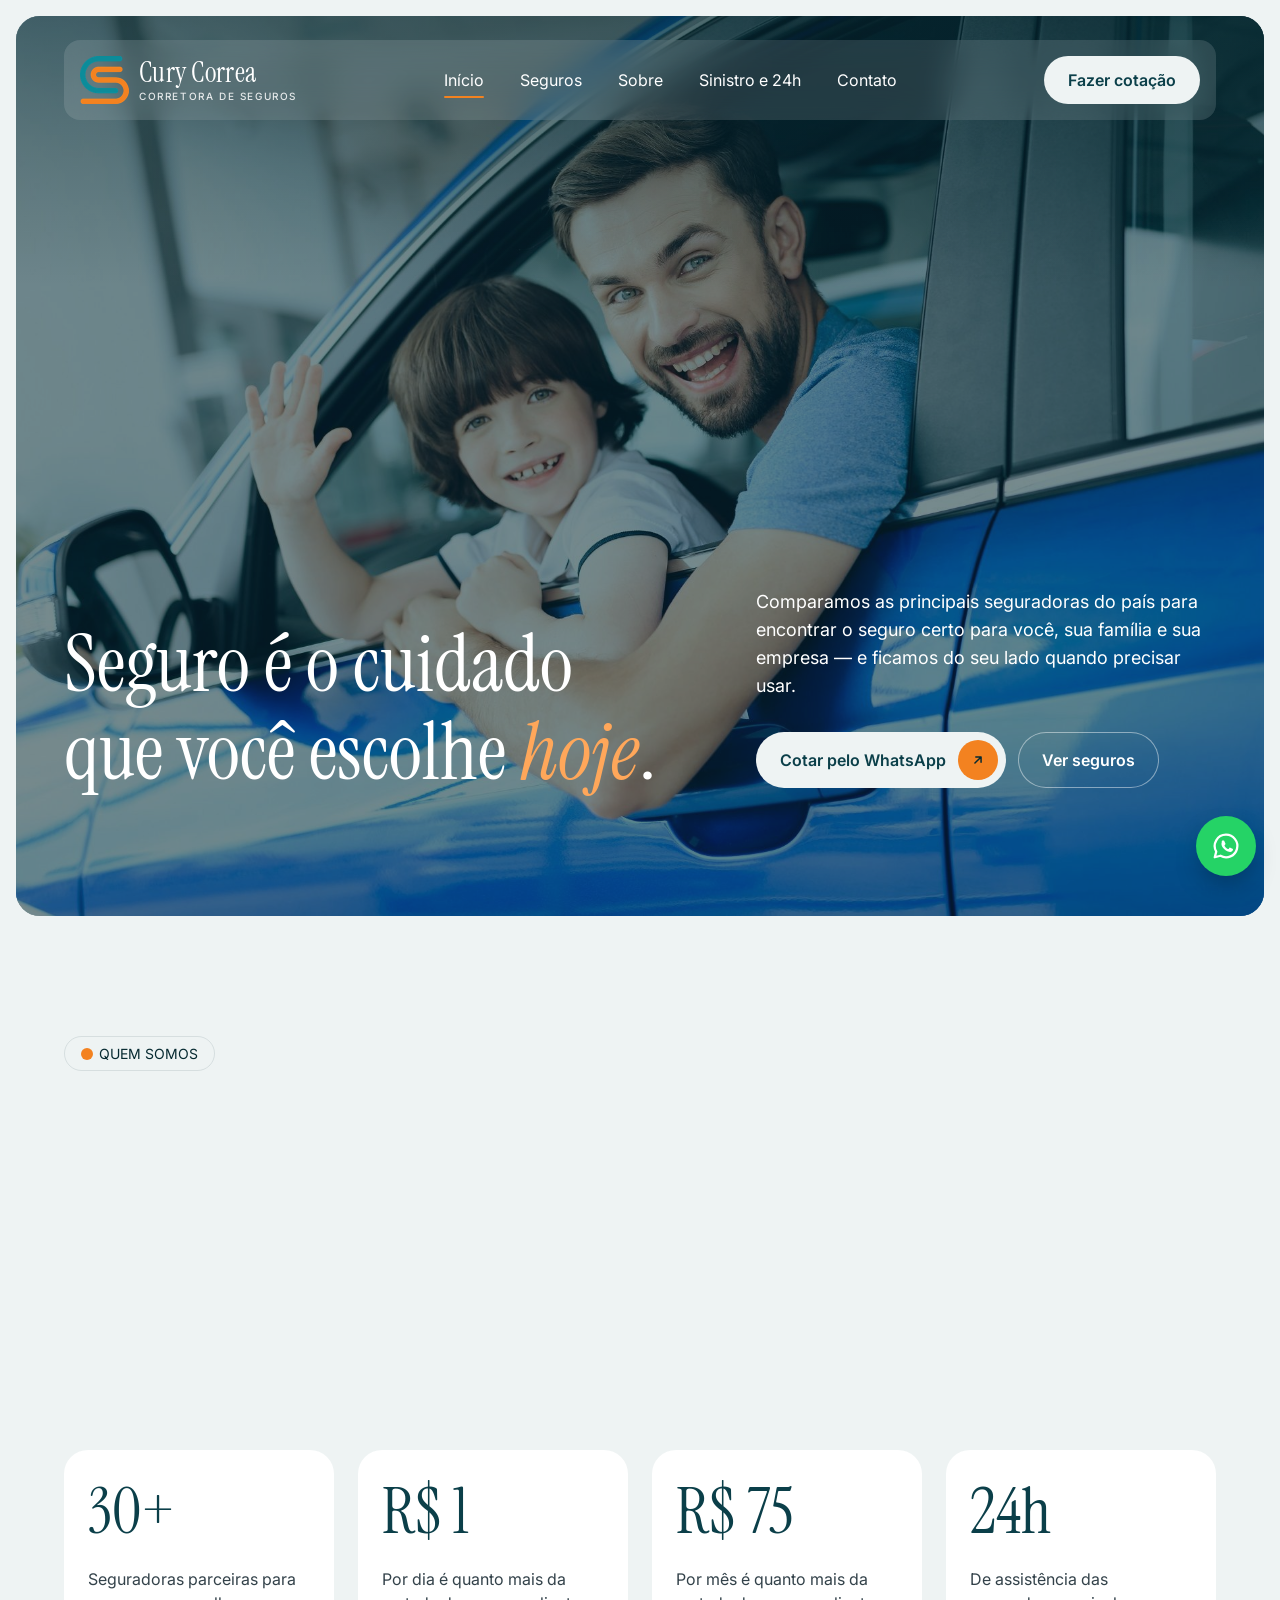
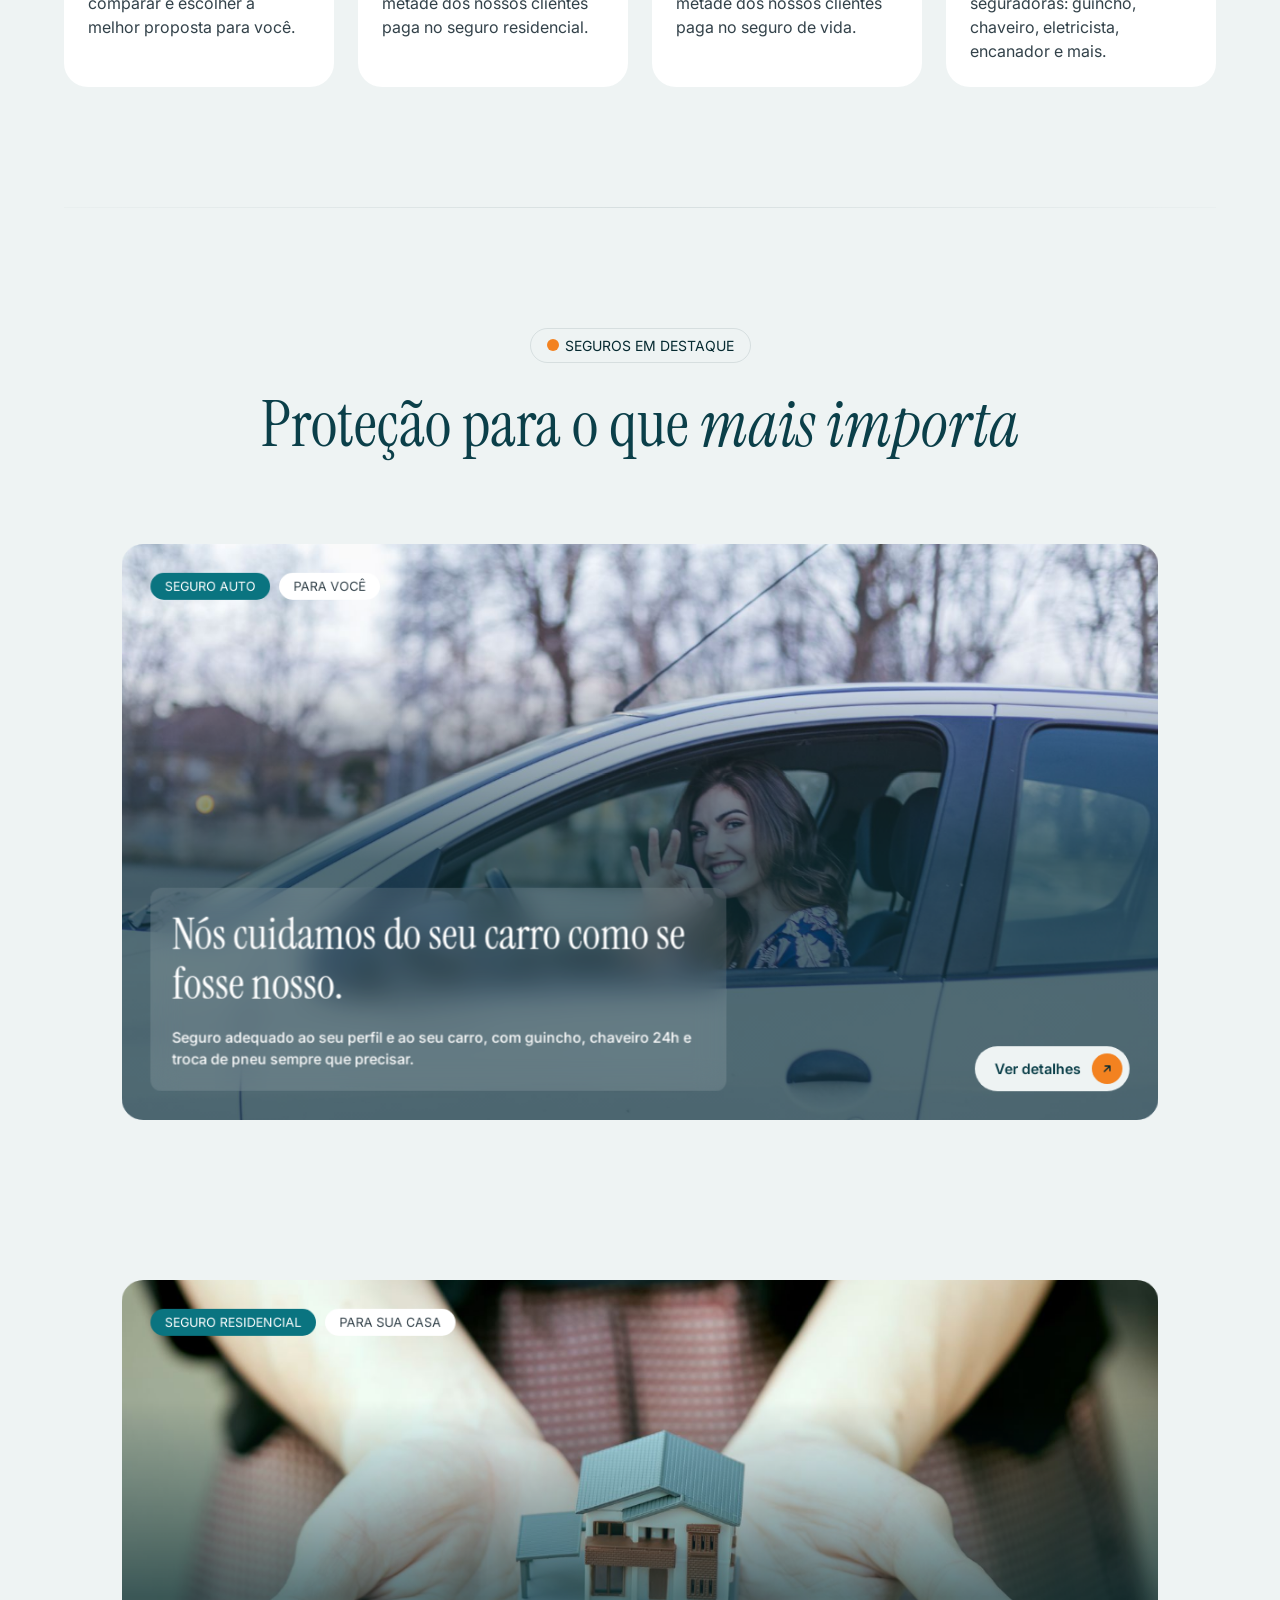
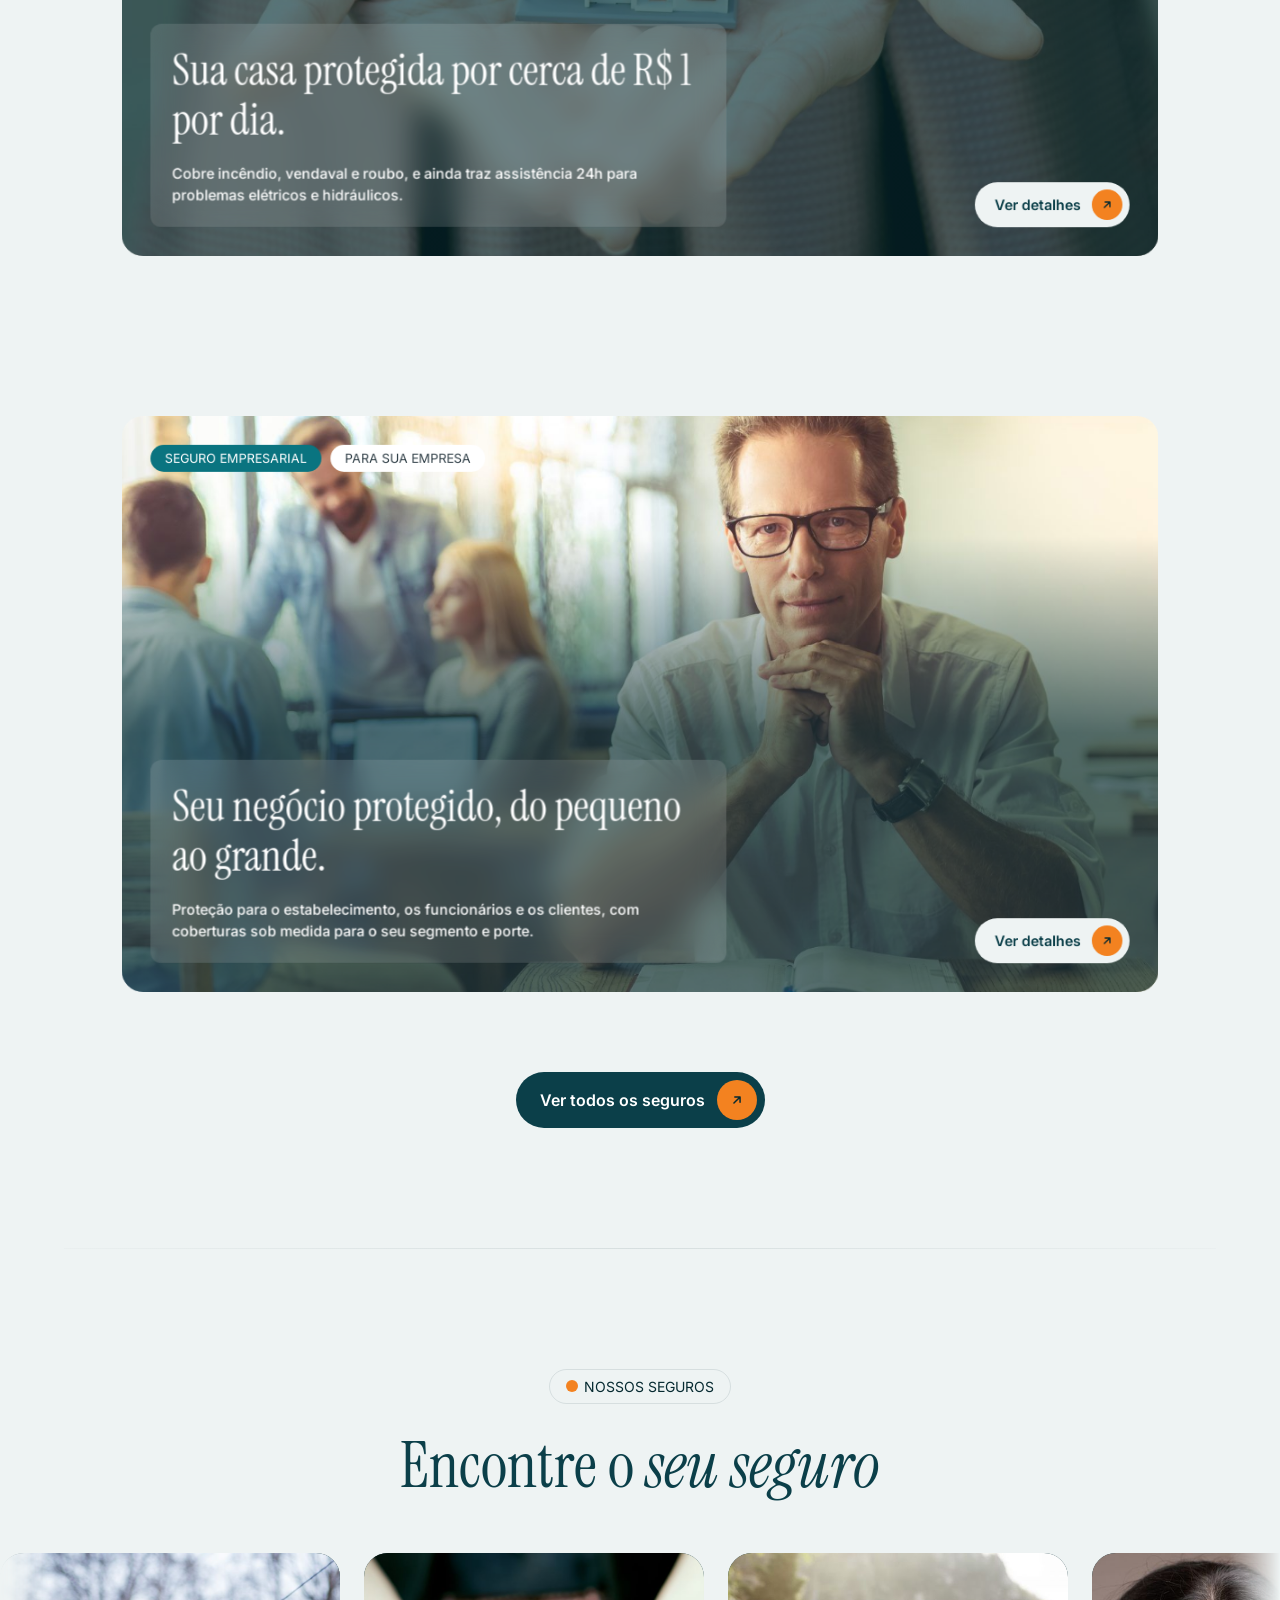
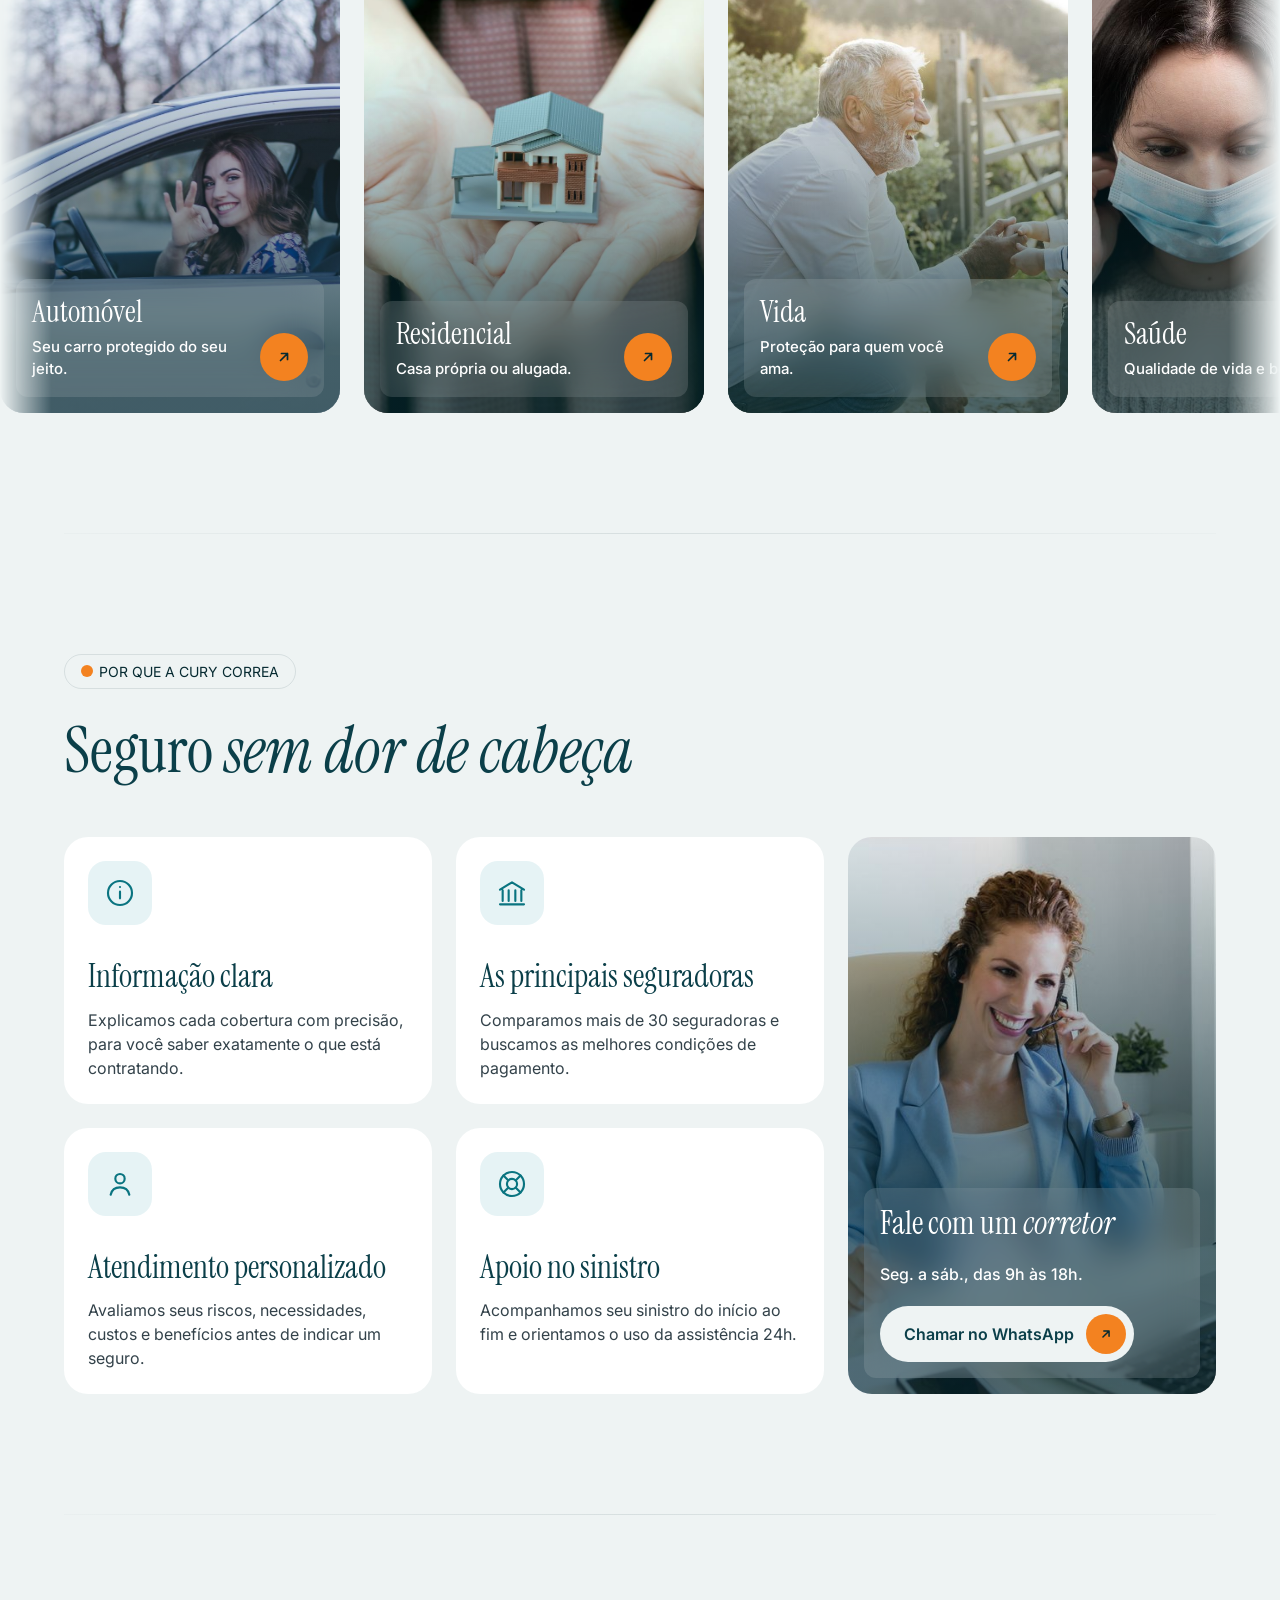
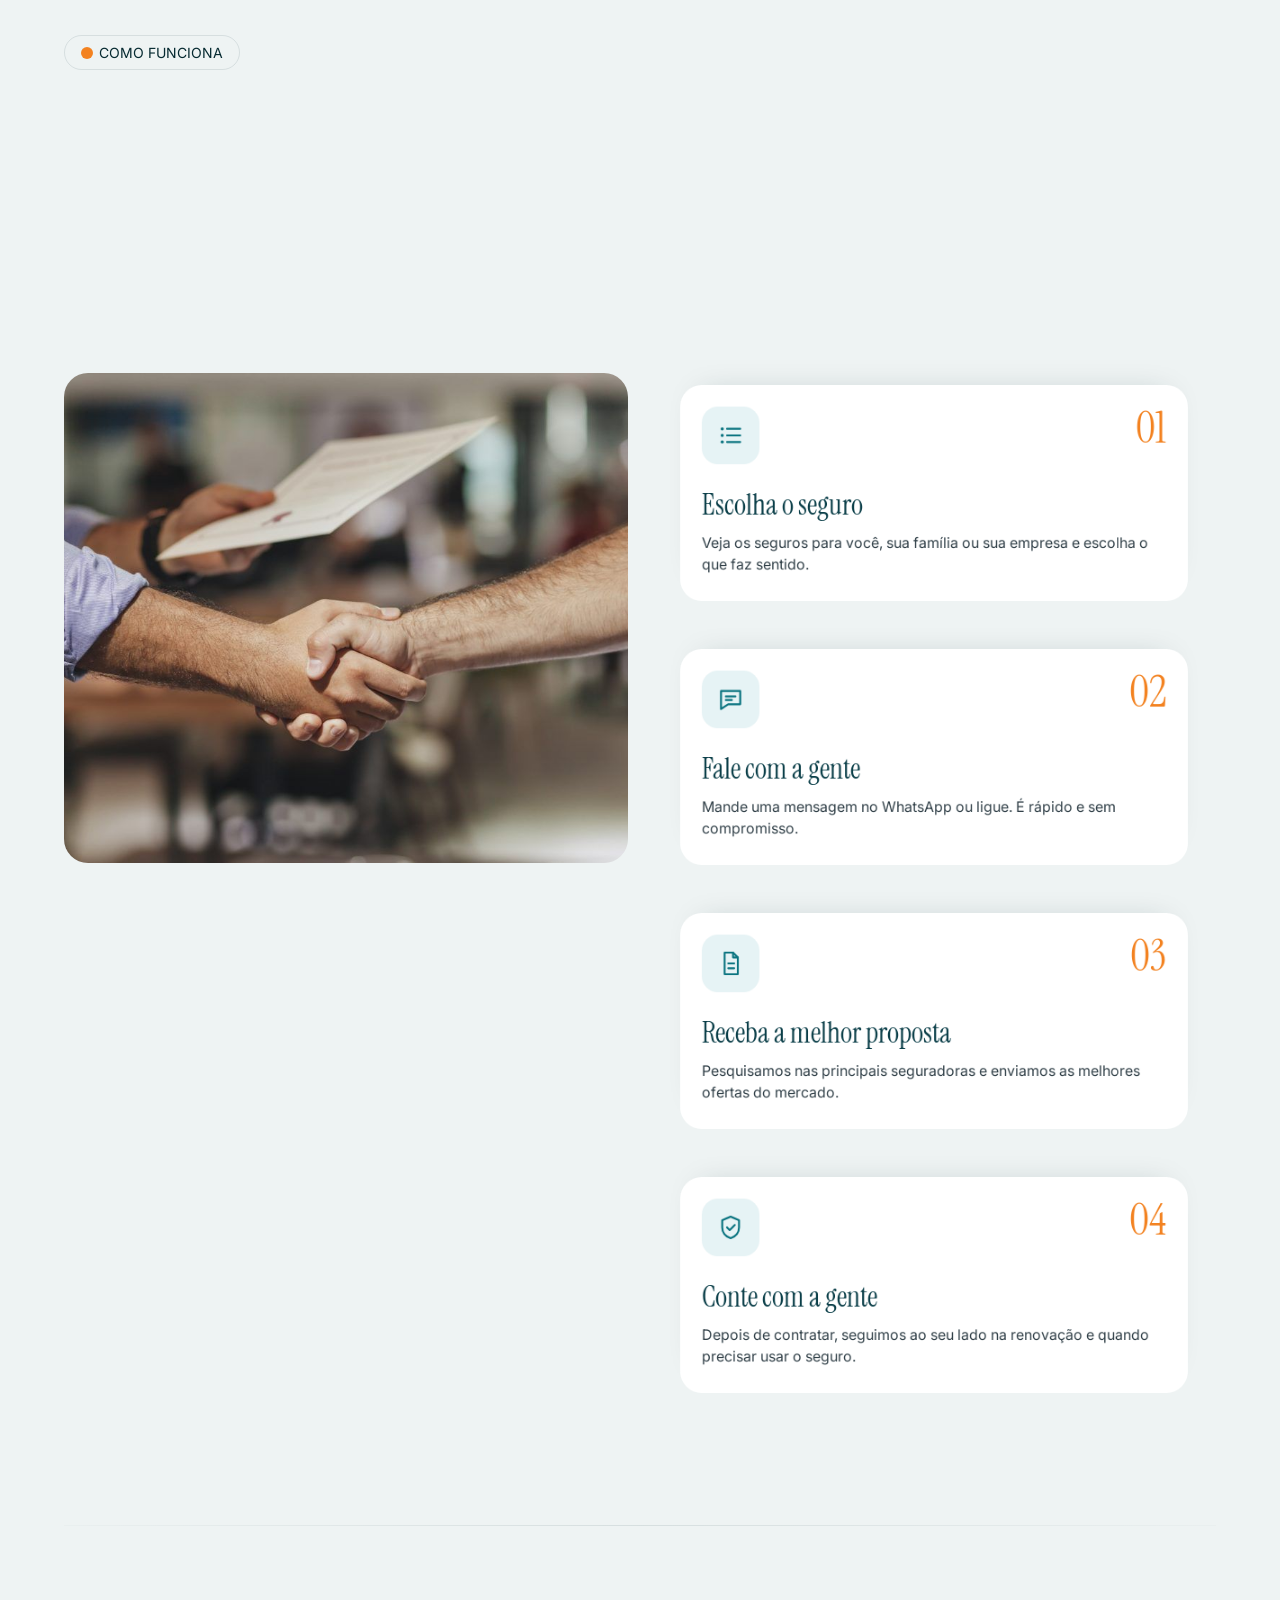
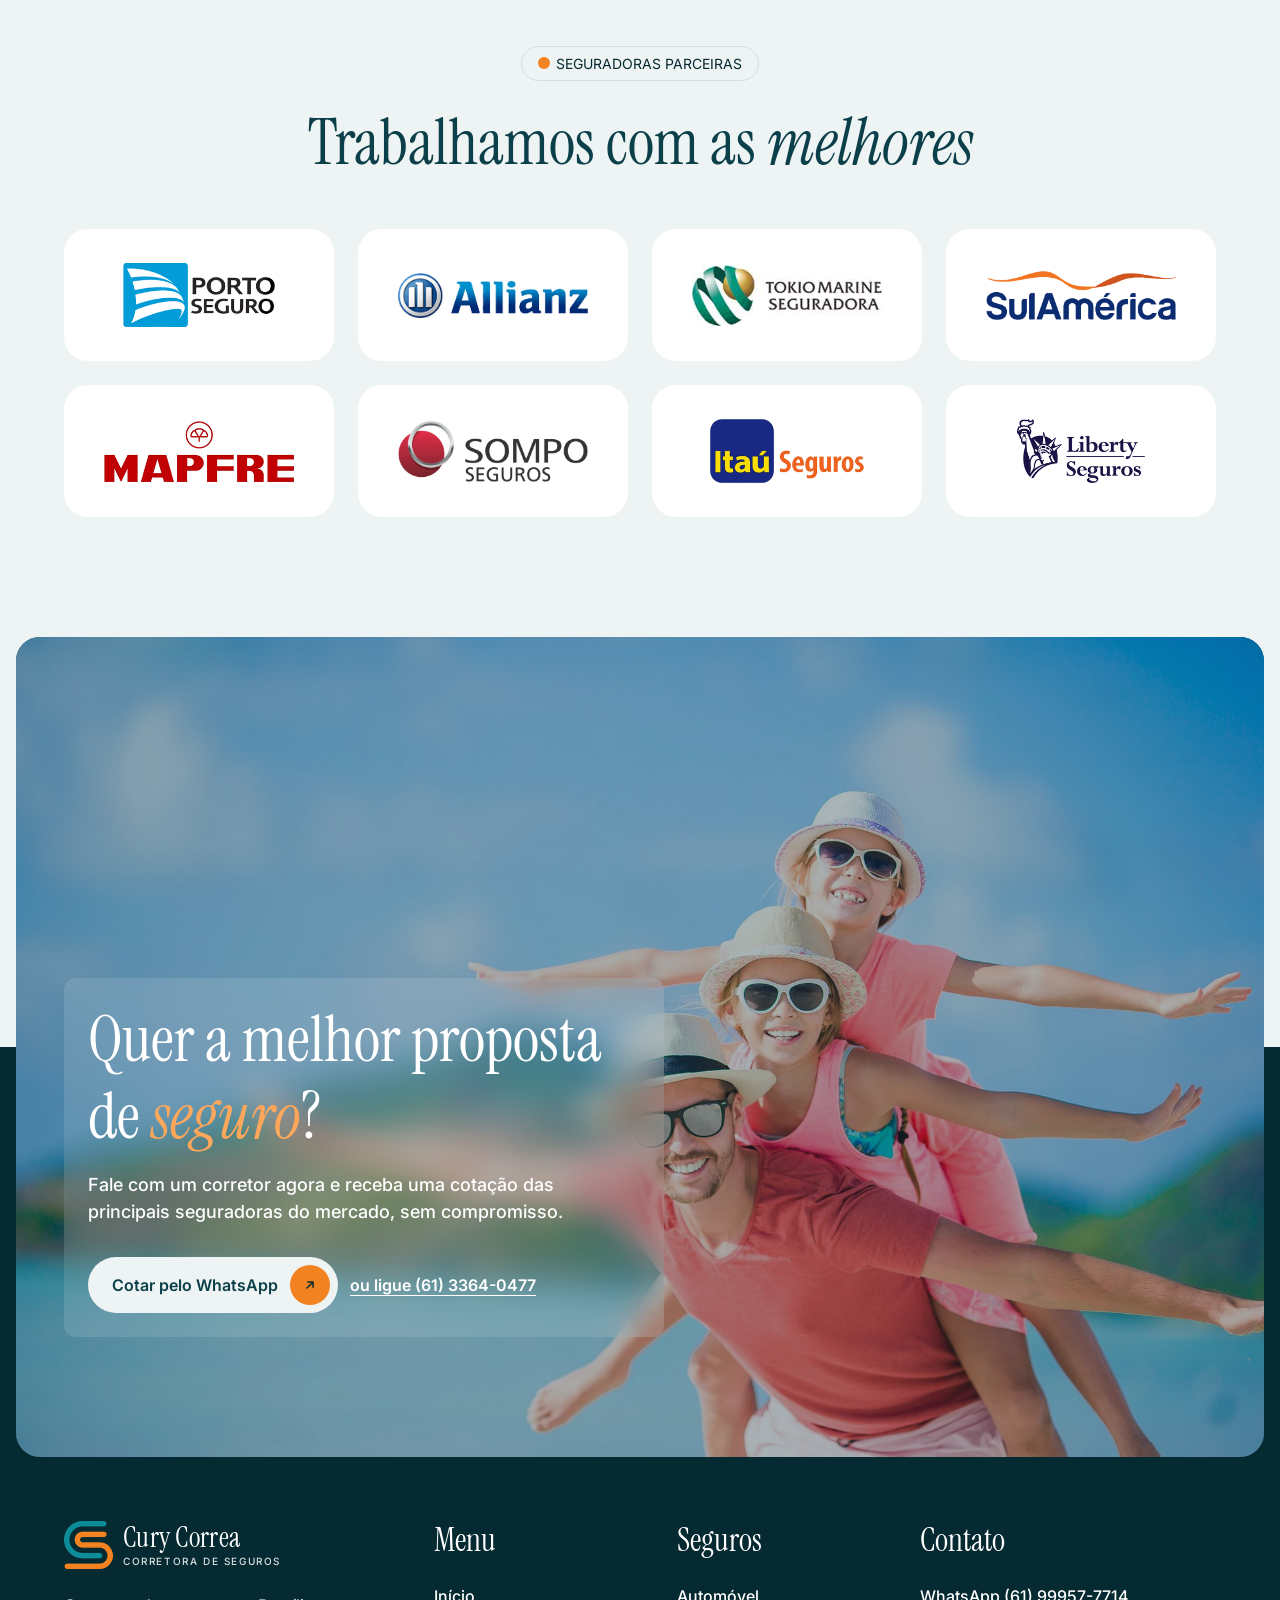
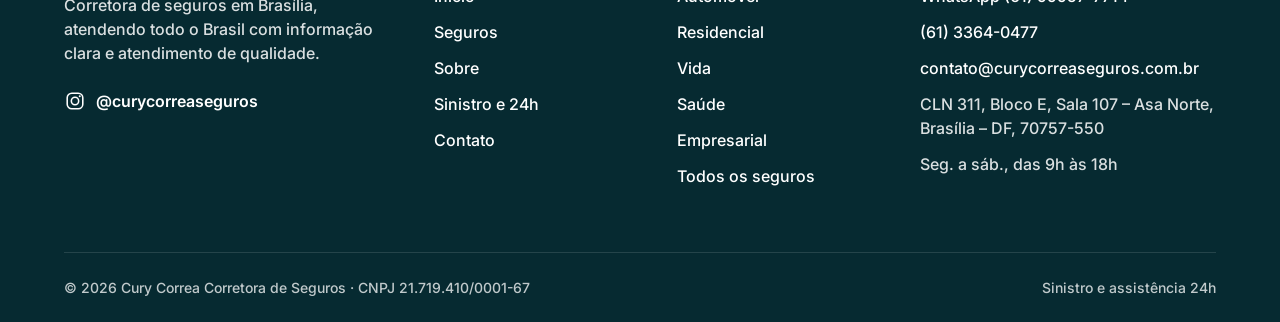
==== index.html @ 32ce629e "Site da Cury Correa Seguros Novo site institucional em HTML, CSS e JavaScript puros, com 5 páginas: " ====
<!doctype html>
<html lang="pt-BR">
<head>
  <meta charset="utf-8">
  <meta name="viewport" content="width=device-width, initial-scale=1">
  <title>Cury Correa Seguros – Corretora de seguros em Brasília</title>
  <meta name="description" content="Corretora de seguros em Brasília que atende todo o Brasil. Comparamos mais de 30 seguradoras para encontrar o seguro certo para você, sua família e sua empresa.">
  <meta name="theme-color" content="#062A31">
  <link rel="icon" href="images/favicon.png" type="image/png">
  <link rel="apple-touch-icon" href="images/favicon.png">
  <link rel="preconnect" href="https://fonts.googleapis.com">
  <link rel="preconnect" href="https://fonts.gstatic.com" crossorigin>
  <link href="https://fonts.googleapis.com/css2?family=Instrument+Serif:ital@0;1&family=Inter:wght@400;500;600&display=swap" rel="stylesheet">
  <link rel="stylesheet" href="css/styles.css">
  <script>document.documentElement.classList.add('js');</script>
</head>
<body>

  <!-- Ícones reutilizados -->
  <svg width="0" height="0" style="position:absolute" aria-hidden="true">
    <symbol id="i-arrow" viewBox="0 0 16 16"><path d="M4.5 11.5l7-7M5.5 4.5h6v6" fill="none" stroke="currentColor" stroke-width="1.7" stroke-linecap="round" stroke-linejoin="round"/></symbol>
    <symbol id="i-whatsapp" viewBox="0 0 24 24"><path d="M12 3a9 9 0 0 0-7.8 13.5L3 21l4.6-1.2A9 9 0 1 0 12 3z" fill="none" stroke="currentColor" stroke-width="1.8" stroke-linejoin="round"/><path d="M8.6 8.2c.3-.6.6-.6.9-.6h.6c.2 0 .4 0 .6.5l.8 1.9c.1.2.1.4 0 .6l-.6.8c-.1.2-.2.3 0 .6.6 1 1.5 1.9 2.6 2.4.3.1.4.1.6-.1l.7-.9c.2-.2.4-.2.6-.1l1.8.9c.3.1.4.2.4.4 0 .6-.3 1.4-1 1.8-.6.4-1.6.6-3.6-.3-1.9-.9-3.4-2.6-4.1-3.8-.7-1.3-.6-2.5-.3-3.1z" fill="currentColor"/></symbol>
    <symbol id="i-info" viewBox="0 0 24 24"><g fill="none" stroke="currentColor" stroke-width="1.6" stroke-linecap="round" stroke-linejoin="round"><circle cx="12" cy="12" r="9"/><path d="M12 11v5M12 7.5h.01"/></g></symbol>
    <symbol id="i-building" viewBox="0 0 24 24"><g fill="none" stroke="currentColor" stroke-width="1.6" stroke-linecap="round" stroke-linejoin="round"><path d="M3 9.5L12 4l9 5.5M5 10v8M9.5 10v8M14.5 10v8M19 10v8M3 20.5h18"/></g></symbol>
    <symbol id="i-user" viewBox="0 0 24 24"><g fill="none" stroke="currentColor" stroke-width="1.6" stroke-linecap="round" stroke-linejoin="round"><circle cx="12" cy="8" r="3.5"/><path d="M5 20c.8-3.6 3.6-5.5 7-5.5s6.2 1.9 7 5.5"/></g></symbol>
    <symbol id="i-lifebuoy" viewBox="0 0 24 24"><g fill="none" stroke="currentColor" stroke-width="1.6" stroke-linecap="round" stroke-linejoin="round"><circle cx="12" cy="12" r="9"/><circle cx="12" cy="12" r="3.8"/><path d="M5.6 5.6l3.7 3.7M14.7 14.7l3.7 3.7M18.4 5.6l-3.7 3.7M9.3 14.7l-3.7 3.7"/></g></symbol>
    <symbol id="i-list" viewBox="0 0 24 24"><g fill="none" stroke="currentColor" stroke-width="1.6" stroke-linecap="round" stroke-linejoin="round"><path d="M9 6.5h11M9 12h11M9 17.5h11"/></g><circle cx="5" cy="6.5" r="1.3" fill="currentColor"/><circle cx="5" cy="12" r="1.3" fill="currentColor"/><circle cx="5" cy="17.5" r="1.3" fill="currentColor"/></symbol>
    <symbol id="i-chat" viewBox="0 0 24 24"><g fill="none" stroke="currentColor" stroke-width="1.6" stroke-linecap="round" stroke-linejoin="round"><path d="M4 5h16v11H10l-6 4z"/><path d="M8 9.5h8M8 12.5h5"/></g></symbol>
    <symbol id="i-doc" viewBox="0 0 24 24"><g fill="none" stroke="currentColor" stroke-width="1.6" stroke-linecap="round" stroke-linejoin="round"><path d="M7 3h7l4 4v14H7z"/><path d="M14 3v4h4M10 12h5M10 16h5"/></g></symbol>
    <symbol id="i-shield" viewBox="0 0 24 24"><g fill="none" stroke="currentColor" stroke-width="1.6" stroke-linecap="round" stroke-linejoin="round"><path d="M12 3l7 3v6c0 4.5-3 7.6-7 9-4-1.4-7-4.5-7-9V6z"/><path d="M9 12l2.2 2.2L15.5 10"/></g></symbol>
    <symbol id="i-instagram" viewBox="0 0 24 24"><g fill="none" stroke="currentColor" stroke-width="1.7"><rect x="3.5" y="3.5" width="17" height="17" rx="5"/><circle cx="12" cy="12" r="4"/></g><circle cx="17.2" cy="6.8" r="1.1" fill="currentColor"/></symbol>
    <symbol id="i-phone" viewBox="0 0 24 24"><g fill="none" stroke="currentColor" stroke-width="1.6" stroke-linecap="round" stroke-linejoin="round"><path d="M6.5 3.5h3l1.5 4.5-2 1.3a10.5 10.5 0 0 0 5.7 5.7l1.3-2 4.5 1.5v3a2 2 0 0 1-2 2A16.5 16.5 0 0 1 4.5 5.5a2 2 0 0 1 2-2z"/></g></symbol>
    <symbol id="i-mail" viewBox="0 0 24 24"><g fill="none" stroke="currentColor" stroke-width="1.6" stroke-linecap="round" stroke-linejoin="round"><rect x="3" y="5" width="18" height="14" rx="2"/><path d="M3.5 6.5l8.5 6 8.5-6"/></g></symbol>
    <symbol id="i-pin" viewBox="0 0 24 24"><g fill="none" stroke="currentColor" stroke-width="1.6" stroke-linecap="round" stroke-linejoin="round"><path d="M12 21s-6.5-5.6-6.5-11a6.5 6.5 0 0 1 13 0c0 5.4-6.5 11-6.5 11z"/><circle cx="12" cy="10" r="2.4"/></g></symbol>
    <symbol id="i-clock" viewBox="0 0 24 24"><g fill="none" stroke="currentColor" stroke-width="1.6" stroke-linecap="round" stroke-linejoin="round"><circle cx="12" cy="12" r="9"/><path d="M12 7v5l3.2 2"/></g></symbol>
    <symbol id="i-wrench" viewBox="0 0 24 24"><g fill="none" stroke="currentColor" stroke-width="1.6" stroke-linecap="round" stroke-linejoin="round"><path d="M14.5 6.5a4 4 0 0 0-5.3 5L4 16.7 7.3 20l5.2-5.2a4 4 0 0 0 5-5.3l-2.5 2.5-2.3-.7-.7-2.3z"/></g></symbol>
    <symbol id="i-gift" viewBox="0 0 24 24"><g fill="none" stroke="currentColor" stroke-width="1.6" stroke-linecap="round" stroke-linejoin="round"><rect x="4" y="9" width="16" height="11" rx="1.5"/><path d="M3 9h18M12 9v11M12 9c-2-3.5-6-3.5-5-1 .6 1.2 3 1 5 1zM12 9c2-3.5 6-3.5 5-1-.6 1.2-3 1-5 1z"/></g></symbol>
  </svg>

  <!-- ===== MENU ===== -->
  <header class="site-header" data-header>
    <div class="site-header__bar">
      <a class="brand" href="index.html" aria-label="Cury Correa Seguros – Início">
        <img src="images/logo-simbolo.png" alt="" width="49" height="48">
        <span class="brand__text"><span class="brand__name">Cury Correa</span><span class="brand__tag">Corretora de Seguros</span></span>
      </a>
      <nav class="site-nav" id="site-nav" aria-label="Principal">
        <a href="index.html" aria-current="page">Início</a>
        <a href="seguros.html">Seguros</a>
        <a href="sobre.html">Sobre</a>
        <a href="sinistros.html">Sinistro e 24h</a>
        <a href="contato.html">Contato</a>
        <a class="btn btn--light btn--plain site-nav__cta-mobile" href="https://wa.me/5561999577714" data-wa="Olá! Vim pelo site e quero fazer uma cotação." target="_blank" rel="noopener">Cotar pelo WhatsApp</a>
      </nav>
      <a class="btn btn--light btn--plain site-header__cta" href="https://wa.me/5561999577714" data-wa="Olá! Vim pelo site e quero fazer uma cotação." target="_blank" rel="noopener">Fazer cotação</a>
      <button class="menu-toggle" type="button" aria-expanded="false" aria-controls="site-nav" aria-label="Abrir menu" data-menu-toggle>
        <span></span><span></span>
      </button>
    </div>
  </header>

  <main>

    <!-- ===== TOPO ===== -->
    <section class="hero">
      <img class="hero__media" src="images/hero-inicio.jpg" alt="" fetchpriority="high">
      <div class="hero__overlay"></div>
      <div class="container hero__content">
        <h1 class="hero__title" data-split="load">Seguro é o cuidado que você escolhe <em>hoje</em>.</h1>
        <div class="hero__side" data-hero-side>
          <p class="hero__lead">Comparamos as principais seguradoras do país para encontrar o seguro certo para você, sua família e sua empresa — e ficamos do seu lado quando precisar usar.</p>
          <div class="actions">
            <a class="btn btn--light" href="https://wa.me/5561999577714" data-wa="Olá! Vim pelo site e quero fazer uma cotação." target="_blank" rel="noopener">
              <span class="btn__label">Cotar pelo WhatsApp</span>
              <span class="btn__icon"><svg><use href="#i-arrow"/></svg><svg><use href="#i-arrow"/></svg></span>
            </a>
            <a class="btn btn--ghost" href="seguros.html">Ver seguros</a>
          </div>
        </div>
      </div>
    </section>

    <!-- ===== QUEM SOMOS + NÚMEROS ===== -->
    <section class="section" id="quem-somos">
      <div class="container">
        <div class="section-head">
          <span class="pill" data-reveal>Quem somos</span>
          <h2 class="title accent" data-split="scroll">A Cury Correa é uma corretora de seguros que <em>nasceu em São Paulo</em>, se <em>consolidou em Brasília</em> e hoje <em>atende todo o Brasil</em> com informação clara e <em>atendimento próximo</em>.</h2>
        </div>
        <div class="stats">
          <div class="stat" data-reveal>
            <p class="stat__value" data-count="30" data-suffix="+">30+</p>
            <p class="stat__text">Seguradoras parceiras para comparar e escolher a melhor proposta para você.</p>
          </div>
          <div class="stat" data-reveal>
            <p class="stat__value">R$ 1</p>
            <p class="stat__text">Por dia é quanto mais da metade dos nossos clientes paga no seguro residencial.</p>
          </div>
          <div class="stat" data-reveal>
            <p class="stat__value" data-count="75" data-prefix="R$ ">R$ 75</p>
            <p class="stat__text">Por mês é quanto mais da metade dos nossos clientes paga no seguro de vida.</p>
          </div>
          <div class="stat" data-reveal>
            <p class="stat__value" data-count="24" data-suffix="h">24h</p>
            <p class="stat__text">De assistência das seguradoras: guincho, chaveiro, eletricista, encanador e mais.</p>
          </div>
        </div>
      </div>
    </section>

    <div class="container"><hr class="divider"></div>

    <!-- ===== DESTAQUES (cards empilhados) ===== -->
    <section class="section" id="destaques">
      <div class="container">
        <div class="section-head section-head--center">
          <span class="pill" data-reveal>Seguros em destaque</span>
          <h2 class="title" data-reveal>Proteção para o que <em>mais importa</em></h2>
        </div>
        <div class="cases">
          <article class="case-wrap">
            <div class="case-card" data-scale>
              <img class="case-card__bg" src="images/seguro-auto.jpg" alt="" loading="lazy">
              <div class="case-card__top">
                <div class="tags">
                  <span class="tag tag--teal">Seguro Auto</span>
                  <span class="tag">Para você</span>
                </div>
                <a class="case-card__fab" href="seguros.html#auto" aria-label="Ver detalhes do Seguro Auto"><svg><use href="#i-arrow"/></svg></a>
              </div>
              <div class="case-card__bottom">
                <div class="glass case-card__box">
                  <h3>Nós cuidamos do seu carro como se fosse nosso.</h3>
                  <p>Seguro adequado ao seu perfil e ao seu carro, com guincho, chaveiro 24h e troca de pneu sempre que precisar.</p>
                </div>
                <a class="btn btn--light btn--sm case-card__btn" href="seguros.html#auto">
                  <span class="btn__label">Ver detalhes</span>
                  <span class="btn__icon"><svg><use href="#i-arrow"/></svg><svg><use href="#i-arrow"/></svg></span>
                </a>
              </div>
            </div>
          </article>
          <article class="case-wrap">
            <div class="case-card" data-scale>
              <img class="case-card__bg" src="images/seguro-residencial.jpg" alt="" loading="lazy">
              <div class="case-card__top">
                <div class="tags">
                  <span class="tag tag--teal">Seguro Residencial</span>
                  <span class="tag">Para sua casa</span>
                </div>
                <a class="case-card__fab" href="seguros.html#residencial" aria-label="Ver detalhes do Seguro Residencial"><svg><use href="#i-arrow"/></svg></a>
              </div>
              <div class="case-card__bottom">
                <div class="glass case-card__box">
                  <h3>Sua casa protegida por cerca de R$ 1 por dia.</h3>
                  <p>Cobre incêndio, vendaval e roubo, e ainda traz assistência 24h para problemas elétricos e hidráulicos.</p>
                </div>
                <a class="btn btn--light btn--sm case-card__btn" href="seguros.html#residencial">
                  <span class="btn__label">Ver detalhes</span>
                  <span class="btn__icon"><svg><use href="#i-arrow"/></svg><svg><use href="#i-arrow"/></svg></span>
                </a>
              </div>
            </div>
          </article>
          <article class="case-wrap">
            <div class="case-card" data-scale>
              <img class="case-card__bg" src="images/seguro-empresarial.jpg" alt="" loading="lazy">
              <div class="case-card__top">
                <div class="tags">
                  <span class="tag tag--teal">Seguro Empresarial</span>
                  <span class="tag">Para sua empresa</span>
                </div>
                <a class="case-card__fab" href="seguros.html#empresarial" aria-label="Ver detalhes do Seguro Empresarial"><svg><use href="#i-arrow"/></svg></a>
              </div>
              <div class="case-card__bottom">
                <div class="glass case-card__box">
                  <h3>Seu negócio protegido, do pequeno ao grande.</h3>
                  <p>Proteção para o estabelecimento, os funcionários e os clientes, com coberturas sob medida para o seu segmento e porte.</p>
                </div>
                <a class="btn btn--light btn--sm case-card__btn" href="seguros.html#empresarial">
                  <span class="btn__label">Ver detalhes</span>
                  <span class="btn__icon"><svg><use href="#i-arrow"/></svg><svg><use href="#i-arrow"/></svg></span>
                </a>
              </div>
            </div>
          </article>
        </div>
        <div class="center section-foot" data-reveal>
          <a class="btn btn--dark" href="seguros.html">
            <span class="btn__label">Ver todos os seguros</span>
            <span class="btn__icon"><svg><use href="#i-arrow"/></svg><svg><use href="#i-arrow"/></svg></span>
          </a>
        </div>
      </div>
    </section>

    <div class="container"><hr class="divider"></div>

    <!-- ===== TODOS OS SEGUROS (carrossel infinito) ===== -->
    <section class="section" id="seguros">
      <div class="container">
        <div class="section-head section-head--center">
          <span class="pill" data-reveal>Nossos seguros</span>
          <h2 class="title" data-reveal>Encontre o <em>seu seguro</em></h2>
        </div>
      </div>
      <div class="ticker" data-ticker>
        <ul class="ticker__track" data-ticker-track>
          <li class="seguro-card"><a href="seguros.html#auto"><img src="images/seguro-auto.jpg" alt="" loading="lazy"><div class="glass seguro-card__box"><div><h3>Automóvel</h3><p>Seu carro protegido do seu jeito.</p></div><span class="seguro-card__go"><svg><use href="#i-arrow"/></svg></span></div></a></li>
          <li class="seguro-card"><a href="seguros.html#residencial"><img src="images/seguro-residencial.jpg" alt="" loading="lazy"><div class="glass seguro-card__box"><div><h3>Residencial</h3><p>Casa própria ou alugada.</p></div><span class="seguro-card__go"><svg><use href="#i-arrow"/></svg></span></div></a></li>
          <li class="seguro-card"><a href="seguros.html#vida"><img src="images/seguro-vida.jpg" alt="" loading="lazy"><div class="glass seguro-card__box"><div><h3>Vida</h3><p>Proteção para quem você ama.</p></div><span class="seguro-card__go"><svg><use href="#i-arrow"/></svg></span></div></a></li>
          <li class="seguro-card"><a href="seguros.html#saude"><img src="images/seguro-saude.jpg" alt="" loading="lazy"><div class="glass seguro-card__box"><div><h3>Saúde</h3><p>Qualidade de vida e boa rede.</p></div><span class="seguro-card__go"><svg><use href="#i-arrow"/></svg></span></div></a></li>
          <li class="seguro-card"><a href="seguros.html#viagem"><img src="images/seguro-viagem.jpg" alt="" loading="lazy"><div class="glass seguro-card__box"><div><h3>Viagem</h3><p>Preocupe-se só com o roteiro.</p></div><span class="seguro-card__go"><svg><use href="#i-arrow"/></svg></span></div></a></li>
          <li class="seguro-card"><a href="seguros.html#aluguel"><img src="images/seguro-aluguel.jpg" alt="" loading="lazy"><div class="glass seguro-card__box"><div><h3>Aluguel</h3><p>Alugue sem precisar de fiador.</p></div><span class="seguro-card__go"><svg><use href="#i-arrow"/></svg></span></div></a></li>
          <li class="seguro-card"><a href="seguros.html#portateis"><img src="images/seguro-portateis.jpg" alt="" loading="lazy"><div class="glass seguro-card__box"><div><h3>Portáteis</h3><p>Celular, notebook e câmera.</p></div><span class="seguro-card__go"><svg><use href="#i-arrow"/></svg></span></div></a></li>
          <li class="seguro-card"><a href="seguros.html#empresarial"><img src="images/seguro-empresarial.jpg" alt="" loading="lazy"><div class="glass seguro-card__box"><div><h3>Empresarial</h3><p>Do pequeno ao grande negócio.</p></div><span class="seguro-card__go"><svg><use href="#i-arrow"/></svg></span></div></a></li>
          <li class="seguro-card"><a href="seguros.html#condominio"><img src="images/seguro-condominio.jpg" alt="" loading="lazy"><div class="glass seguro-card__box"><div><h3>Condomínio</h3><p>Tranquilidade para o síndico.</p></div><span class="seguro-card__go"><svg><use href="#i-arrow"/></svg></span></div></a></li>
          <li class="seguro-card"><a href="seguros.html#eventos"><img src="images/seguro-eventos.jpg" alt="" loading="lazy"><div class="glass seguro-card__box"><div><h3>Eventos</h3><p>Do início ao fim da festa.</p></div><span class="seguro-card__go"><svg><use href="#i-arrow"/></svg></span></div></a></li>
        </ul>
        <div class="ticker__dots" data-ticker-dots aria-hidden="true"></div>
      </div>
    </section>

    <div class="container"><hr class="divider"></div>

    <!-- ===== POR QUE A CURY CORREA ===== -->
    <section class="section" id="diferenciais">
      <div class="container">
        <div class="section-head">
          <span class="pill" data-reveal>Por que a Cury Correa</span>
          <h2 class="title" data-reveal>Seguro <em>sem dor de cabeça</em></h2>
        </div>
        <div class="services">
          <div class="service-card" data-reveal>
            <span class="icon"><svg><use href="#i-info"/></svg></span>
            <div class="service-card__body">
              <h3>Informação clara</h3>
              <p>Explicamos cada cobertura com precisão, para você saber exatamente o que está contratando.</p>
            </div>
          </div>
          <div class="service-card" data-reveal>
            <span class="icon"><svg><use href="#i-building"/></svg></span>
            <div class="service-card__body">
              <h3>As principais seguradoras</h3>
              <p>Comparamos mais de 30 seguradoras e buscamos as melhores condições de pagamento.</p>
            </div>
          </div>
          <div class="service-cta" data-reveal>
            <img class="service-cta__bg" src="images/atendimento.jpg" alt="" loading="lazy">
            <div class="glass service-cta__box">
              <h3>Fale com um <em>corretor</em></h3>
              <p>Seg. a sáb., das 9h às 18h.</p>
              <a class="btn btn--light" href="https://wa.me/5561999577714" data-wa="Olá! Vim pelo site e quero falar com um corretor." target="_blank" rel="noopener">
                <span class="btn__label">Chamar no WhatsApp</span>
                <span class="btn__icon"><svg><use href="#i-arrow"/></svg><svg><use href="#i-arrow"/></svg></span>
              </a>
            </div>
          </div>
          <div class="service-card" data-reveal>
            <span class="icon"><svg><use href="#i-user"/></svg></span>
            <div class="service-card__body">
              <h3>Atendimento personalizado</h3>
              <p>Avaliamos seus riscos, necessidades, custos e benefícios antes de indicar um seguro.</p>
            </div>
          </div>
          <div class="service-card" data-reveal>
            <span class="icon"><svg><use href="#i-lifebuoy"/></svg></span>
            <div class="service-card__body">
              <h3>Apoio no sinistro</h3>
              <p>Acompanhamos seu sinistro do início ao fim e orientamos o uso da assistência 24h.</p>
            </div>
          </div>
        </div>
      </div>
    </section>

    <div class="container"><hr class="divider"></div>

    <!-- ===== COMO FUNCIONA ===== -->
    <section class="section" id="como-funciona">
      <div class="container">
        <div class="section-head">
          <span class="pill" data-reveal>Como funciona</span>
          <h2 class="title accent" data-split="scroll">Contratar seu seguro é <em>simples</em>: você conta o que precisa, nós <em>comparamos</em> e você escolhe com <em>tranquilidade</em>.</h2>
        </div>
        <div class="approach">
          <div class="approach__media">
            <img src="images/corretor.jpg" alt="Corretor e cliente fechando um seguro com um aperto de mão" loading="lazy">
          </div>
          <ol class="steps">
            <li class="step-wrap">
              <div class="step" data-scale>
                <div class="step__top">
                  <span class="icon"><svg><use href="#i-list"/></svg></span>
                  <span class="step__num">01</span>
                </div>
                <div class="step__body">
                  <h3>Escolha o seguro</h3>
                  <p>Veja os seguros para você, sua família ou sua empresa e escolha o que faz sentido.</p>
                </div>
              </div>
            </li>
            <li class="step-wrap">
              <div class="step" data-scale>
                <div class="step__top">
                  <span class="icon"><svg><use href="#i-chat"/></svg></span>
                  <span class="step__num">02</span>
                </div>
                <div class="step__body">
                  <h3>Fale com a gente</h3>
                  <p>Mande uma mensagem no WhatsApp ou ligue. É rápido e sem compromisso.</p>
                </div>
              </div>
            </li>
            <li class="step-wrap">
              <div class="step" data-scale>
                <div class="step__top">
                  <span class="icon"><svg><use href="#i-doc"/></svg></span>
                  <span class="step__num">03</span>
                </div>
                <div class="step__body">
                  <h3>Receba a melhor proposta</h3>
                  <p>Pesquisamos nas principais seguradoras e enviamos as melhores ofertas do mercado.</p>
                </div>
              </div>
            </li>
            <li class="step-wrap">
              <div class="step" data-scale>
                <div class="step__top">
                  <span class="icon"><svg><use href="#i-shield"/></svg></span>
                  <span class="step__num">04</span>
                </div>
                <div class="step__body">
                  <h3>Conte com a gente</h3>
                  <p>Depois de contratar, seguimos ao seu lado na renovação e quando precisar usar o seguro.</p>
                </div>
              </div>
            </li>
          </ol>
        </div>
      </div>
    </section>

    <div class="container"><hr class="divider"></div>

    <!-- ===== SEGURADORAS PARCEIRAS ===== -->
    <section class="section" id="seguradoras">
      <div class="container">
        <div class="section-head section-head--center">
          <span class="pill" data-reveal>Seguradoras parceiras</span>
          <h2 class="title" data-reveal>Trabalhamos com as <em>melhores</em></h2>
        </div>
        <ul class="logos">
          <li data-reveal><img src="images/seguradoras/porto-seguro.png" alt="Porto Seguro" loading="lazy"></li>
          <li data-reveal><img src="images/seguradoras/allianz.png" alt="Allianz" loading="lazy"></li>
          <li data-reveal><img src="images/seguradoras/tokio-marine.png" alt="Tokio Marine" loading="lazy"></li>
          <li data-reveal><img src="images/seguradoras/sulamerica.png" alt="SulAmérica" loading="lazy"></li>
          <li data-reveal><img src="images/seguradoras/mapfre.png" alt="Mapfre" loading="lazy"></li>
          <li data-reveal><img src="images/seguradoras/sompo.png" alt="Sompo Seguros" loading="lazy"></li>
          <li data-reveal><img src="images/seguradoras/itau.png" alt="Itaú Seguros" loading="lazy"></li>
          <li data-reveal><img src="images/seguradoras/liberty.png" alt="Liberty Seguros" loading="lazy"></li>
        </ul>
      </div>
    </section>

    <!-- ===== CHAMADA FINAL ===== -->
    <div class="cta-wrap">
      <section class="cta">
        <img class="cta__bg" src="images/cta.jpg" alt="" loading="lazy">
        <div class="container">
          <div class="glass cta__box" data-reveal>
            <div class="cta__text">
              <h2 class="title">Quer a melhor proposta de <em>seguro</em>?</h2>
              <p>Fale com um corretor agora e receba uma cotação das principais seguradoras do mercado, sem compromisso.</p>
            </div>
            <div class="actions">
              <a class="btn btn--light" href="https://wa.me/5561999577714" data-wa="Olá! Vim pelo site e quero fazer uma cotação." target="_blank" rel="noopener">
                <span class="btn__label">Cotar pelo WhatsApp</span>
                <span class="btn__icon"><svg><use href="#i-arrow"/></svg><svg><use href="#i-arrow"/></svg></span>
              </a>
              <a class="cta__phone" href="tel:+556133640477">ou ligue (61) 3364-0477</a>
            </div>
          </div>
        </div>
      </section>
    </div>

  </main>

  <!-- ===== RODAPÉ ===== -->
  <footer class="site-footer">
    <div class="container">
      <div class="site-footer__grid">
        <div class="site-footer__brand">
          <a class="brand" href="index.html" aria-label="Cury Correa Seguros – Início">
            <img src="images/logo-simbolo.png" alt="" width="49" height="48" loading="lazy">
            <span class="brand__text"><span class="brand__name">Cury Correa</span><span class="brand__tag">Corretora de Seguros</span></span>
          </a>
          <p>Corretora de seguros em Brasília, atendendo todo o Brasil com informação clara e atendimento de qualidade.</p>
          <a class="site-footer__insta" href="https://www.instagram.com/curycorreaseguros/" target="_blank" rel="noopener"><svg><use href="#i-instagram"/></svg>@curycorreaseguros</a>
        </div>
        <div class="site-footer__col">
          <h3>Menu</h3>
          <nav class="site-footer__links" aria-label="Rodapé">
            <a href="index.html">Início</a>
            <a href="seguros.html">Seguros</a>
            <a href="sobre.html">Sobre</a>
            <a href="sinistros.html">Sinistro e 24h</a>
            <a href="contato.html">Contato</a>
          </nav>
        </div>
        <div class="site-footer__col">
          <h3>Seguros</h3>
          <div class="site-footer__links">
            <a href="seguros.html#auto">Automóvel</a>
            <a href="seguros.html#residencial">Residencial</a>
            <a href="seguros.html#vida">Vida</a>
            <a href="seguros.html#saude">Saúde</a>
            <a href="seguros.html#empresarial">Empresarial</a>
            <a href="seguros.html">Todos os seguros</a>
          </div>
        </div>
        <div class="site-footer__col">
          <h3>Contato</h3>
          <div class="site-footer__links">
            <a href="https://wa.me/5561999577714" data-wa="Olá! Vim pelo site e quero falar com um corretor." target="_blank" rel="noopener">WhatsApp (61) 99957-7714</a>
            <a href="tel:+556133640477">(61) 3364-0477</a>
            <a href="mailto:contato@curycorreaseguros.com.br">contato@curycorreaseguros.com.br</a>
            <p>CLN 311, Bloco E, Sala 107 – Asa Norte, Brasília – DF, 70757-550</p>
            <p>Seg. a sáb., das 9h às 18h</p>
          </div>
        </div>
      </div>
      <div class="site-footer__bottom">
        <p>© <span data-year>2026</span> Cury Correa Corretora de Seguros · CNPJ 21.719.410/0001-67</p>
        <p><a href="sinistros.html">Sinistro e assistência 24h</a></p>
      </div>
    </div>
  </footer>

  <a class="wa-float" href="https://wa.me/5561999577714" data-wa="Olá! Vim pelo site e quero falar com um corretor." target="_blank" rel="noopener" aria-label="Falar no WhatsApp"><svg><use href="#i-whatsapp"/></svg></a>

  <script src="js/main.js" defer></script>
</body>
</html>
---- css/styles.css ----
/* =========================================================
   Cury Correa Seguros – estilos
   Base: template Stratwell (recriado). Breakpoints:
   desktop ≥1200 · tablet 810–1199 · celular ≤809
   ========================================================= */

:root {
  /* Cores da marca (tiradas do logo) */
  --teal: #0c8c9a;          /* azul-petróleo do símbolo */
  --teal-text: #0a7480;     /* versão mais escura, para texto e etiquetas */
  --orange: #f38220;        /* laranja do símbolo */
  --orange-light: #ffa75a;  /* laranja para texto sobre foto escura */

  /* Cores do site */
  --bg: #eef3f3;            /* fundo claro */
  --surface: #ffffff;       /* cards */
  --primary: #0b3f49;       /* títulos e botões escuros */
  --primary-hover: #0f5360;
  --ink: #062a31;           /* rodapé e fundos escuros */
  --text: #33424a;
  --muted: #5b6b72;
  --line: rgba(6, 42, 49, 0.1);
  --glass: rgba(255, 255, 255, 0.12);
  --overlay: rgba(6, 42, 49, 0.55);
  --whatsapp: #25d366;

  --serif: "Instrument Serif", "Times New Roman", serif;
  --sans: "Inter", system-ui, -apple-system, "Segoe UI", sans-serif;

  --container: 1152px;
  --gutter: 24px;
  --section-y: 120px;
  --head-gap: 48px;
  --radius-lg: 24px;
  --radius-md: 12px;

  --ease-out: cubic-bezier(0.22, 1, 0.36, 1);
}

/* ---------- Base ---------- */
*,
*::before,
*::after { box-sizing: border-box; }

html { -webkit-text-size-adjust: 100%; scroll-behavior: smooth; }

body {
  margin: 0;
  background: var(--bg);
  color: var(--text);
  font-family: var(--sans);
  font-size: 16px;
  line-height: 1.5;
  -webkit-font-smoothing: antialiased;
  -moz-osx-font-smoothing: grayscale;
  overflow-x: clip;
}

img, svg, iframe { display: block; max-width: 100%; }
a { color: inherit; text-decoration: none; }
button, input, select, textarea { font: inherit; color: inherit; }
button { cursor: pointer; }
h1, h2, h3, h4, p, ul, ol { margin: 0; }
ul, ol { padding: 0; list-style: none; }

h1, h2, h3, h4 {
  font-family: var(--serif);
  font-weight: 400;
  color: var(--primary);
}

em { font-style: italic; }

:focus-visible {
  outline: 2px solid var(--orange);
  outline-offset: 3px;
}

.sr-only {
  position: absolute;
  width: 1px;
  height: 1px;
  overflow: hidden;
  clip: rect(0 0 0 0);
  white-space: nowrap;
}

.container {
  width: min(var(--container), 100% - var(--gutter) * 2);
  margin-inline: auto;
}

.center { display: flex; justify-content: center; }

/* ---------- Tipografia ---------- */
.title {
  font-size: 64px;
  line-height: 1.2;
}

/* Palavras em itálico ficam em azul-petróleo nos títulos com .accent */
.accent em { color: var(--teal-text); }
.accent em.plain { color: inherit; }

.lead { font-size: 18px; line-height: 1.6; color: var(--text); max-width: 640px; }

.word { display: inline-block; }

/* ---------- Ícones ---------- */
.icon {
  display: grid;
  place-items: center;
  width: 64px;
  height: 64px;
  border-radius: 18px;
  background: rgba(12, 140, 154, 0.1);
  color: var(--teal-text);
  flex-shrink: 0;
}
.icon svg { width: 32px; height: 32px; }

/* ---------- Etiqueta (pill) ---------- */
.pill {
  display: inline-flex;
  align-items: center;
  gap: 6px;
  align-self: flex-start;
  padding: 6px 16px;
  border: 1px solid var(--line);
  border-radius: 100px;
  color: var(--ink);
  font-size: 14px;
  line-height: 1.5;
  text-transform: uppercase;
}
.pill::before {
  content: "";
  width: 12px;
  height: 12px;
  border-radius: 50%;
  background: var(--orange);
}
.pill--light { border-color: rgba(255, 255, 255, 0.3); color: var(--surface); }

/* ---------- Botões ---------- */
.btn {
  display: inline-flex;
  align-items: center;
  gap: 12px;
  height: 56px;
  padding: 8px 8px 8px 24px;
  border: 0;
  border-radius: 100px;
  font-family: var(--sans);
  font-size: 16px;
  font-weight: 600;
  line-height: 1.5;
  white-space: nowrap;
  cursor: pointer;
  transition: background-color 0.3s ease, color 0.3s ease, transform 0.3s var(--ease-out);
}
.btn:active { transform: scale(0.97); }

.btn--light { background: var(--bg); color: var(--primary); }
.btn--light:hover { background: var(--surface); }
.btn--dark { background: var(--primary); color: var(--surface); }
.btn--dark:hover { background: var(--primary-hover); }
.btn--ghost {
  background: transparent;
  color: var(--surface);
  box-shadow: inset 0 0 0 1px rgba(255, 255, 255, 0.45);
  padding-right: 24px;
}
.btn--ghost:hover { background: rgba(255, 255, 255, 0.1); }

.btn--plain { height: 48px; padding: 12px 24px; }
.btn--sm { height: 50px; padding: 8px 8px 8px 22px; }

.btn__icon {
  position: relative;
  display: grid;
  place-items: center;
  width: 40px;
  height: 40px;
  border-radius: 50%;
  overflow: hidden;
  flex-shrink: 0;
  background: var(--orange);
  color: var(--ink);
}
.btn--sm .btn__icon { width: 34px; height: 34px; }

/* Seta sai pela diagonal e outra entra no lugar */
.btn__icon svg {
  position: absolute;
  width: 14px;
  height: 14px;
  transition: transform 0.45s var(--ease-out);
}
.btn__icon svg + svg { transform: translate(-150%, 150%); }
.btn:hover .btn__icon svg:first-child { transform: translate(150%, -150%); }
.btn:hover .btn__icon svg + svg { transform: translate(0, 0); }

.actions { display: flex; flex-wrap: wrap; align-items: center; gap: 12px; }

/* ---------- Vidro (glass) ---------- */
.glass {
  background: var(--glass);
  -webkit-backdrop-filter: blur(16px);
  backdrop-filter: blur(16px);
  border-radius: var(--radius-md);
}

/* ---------- Divisor ---------- */
.divider {
  height: 1px;
  margin: 0;
  border: 0;
  background: linear-gradient(90deg, rgba(6, 42, 49, 0.02), rgba(6, 42, 49, 0.1) 50%, rgba(6, 42, 49, 0.02));
}

/* ---------- Seções ---------- */
.section { padding-block: var(--section-y); }
.section--flush-top { padding-top: 0; }

.section-head {
  display: flex;
  flex-direction: column;
  gap: 24px;
  margin-bottom: var(--head-gap);
}
.section-head--center { align-items: center; text-align: center; }
.section-head--center .pill { align-self: center; }
.section-head--center .lead { margin-inline: auto; }

.section-foot { margin-top: 48px; }

/* =========================================================
   Menu
   ========================================================= */
.site-header {
  position: absolute;
  top: 40px;
  left: 0;
  right: 0;
  z-index: 50;
}

.site-header__bar {
  display: flex;
  align-items: center;
  justify-content: space-between;
  flex-wrap: wrap;
  gap: 16px;
  width: min(var(--container), 100% - var(--gutter) * 2);
  margin-inline: auto;
  padding: 16px;
  border-radius: 16px;
  background: var(--glass);
  -webkit-backdrop-filter: blur(16px);
  backdrop-filter: blur(16px);
}

/* Logo: símbolo + nome */
.brand {
  display: inline-flex;
  align-items: center;
  gap: 10px;
  color: var(--surface);
}
.brand img { width: 49px; height: 48px; }
.brand__text { display: flex; flex-direction: column; line-height: 1; }
.brand__name { font-family: var(--serif); font-size: 28px; letter-spacing: 0.01em; }
.brand__tag {
  margin-top: 4px;
  font-size: 10px;
  font-weight: 500;
  letter-spacing: 0.16em;
  text-transform: uppercase;
  opacity: 0.85;
}

.site-nav {
  display: flex;
  align-items: center;
  gap: 36px;
}
.site-nav a:not(.btn) {
  position: relative;
  color: var(--surface);
  font-size: 16px;
  line-height: 1.5;
  transition: opacity 0.25s ease;
}
.site-nav a:not(.btn):hover { opacity: 0.7; }
.site-nav a[aria-current="page"]::after {
  content: "";
  position: absolute;
  left: 0;
  right: 0;
  bottom: -6px;
  height: 2px;
  border-radius: 2px;
  background: var(--orange);
}
.site-nav__cta-mobile { display: none; }

.menu-toggle {
  display: none;
  position: relative;
  width: 44px;
  height: 44px;
  padding: 0;
  border: 0;
  background: none;
}
.menu-toggle span {
  position: absolute;
  left: 10px;
  right: 10px;
  height: 2px;
  border-radius: 2px;
  background: var(--surface);
  transition: transform 0.35s var(--ease-out), top 0.35s var(--ease-out);
}
.menu-toggle span:first-child { top: 16px; }
.menu-toggle span:last-child { top: 26px; }
.site-header.is-open .menu-toggle span:first-child { top: 21px; transform: rotate(45deg); }
.site-header.is-open .menu-toggle span:last-child { top: 21px; transform: rotate(-45deg); }

/* =========================================================
   Topo (hero) – página inicial e páginas internas
   ========================================================= */
.hero {
  position: relative;
  display: flex;
  align-items: flex-end;
  height: 900px;
  margin: 16px 16px 0;
  padding: 120px 0;
  border-radius: var(--radius-lg);
  overflow: hidden;
  background: var(--ink);
  isolation: isolate;
}
.hero--page { height: 640px; padding-bottom: 96px; }

.hero__media,
.hero__overlay {
  position: absolute;
  inset: 0;
  width: 100%;
  height: 100%;
  z-index: -1;
}
.hero__media { object-fit: cover; }
.hero__overlay {
  background:
    linear-gradient(180deg, rgba(6, 42, 49, 0.35) 0%, rgba(6, 42, 49, 0) 30%),
    var(--overlay);
}

.hero__content {
  display: flex;
  align-items: flex-end;
  justify-content: space-between;
  gap: 48px;
}

.hero__title {
  max-width: 600px;
  color: var(--surface);
  font-size: 80px;
  line-height: 1.1;
}
.hero__title em { color: var(--orange-light); }

.hero__side {
  display: flex;
  flex-direction: column;
  align-items: flex-start;
  gap: 32px;
  width: 460px;
  margin-bottom: 8px;
  flex-shrink: 0;
}
.hero__lead { color: var(--surface); font-size: 18px; line-height: 1.55; }

/* Páginas internas: tudo alinhado à esquerda */
.hero--page .hero__content {
  flex-direction: column;
  align-items: flex-start;
  gap: 24px;
}
.hero--page .hero__title { max-width: 820px; font-size: 72px; }
.hero--page .hero__lead { max-width: 600px; }

/* =========================================================
   Números
   ========================================================= */
.stats {
  display: grid;
  grid-template-columns: repeat(4, 1fr);
  gap: 24px;
}
.stat {
  display: flex;
  flex-direction: column;
  gap: 16px;
  padding: 24px;
  border-radius: var(--radius-lg);
  background: var(--surface);
}
.stat__value {
  color: var(--primary);
  font-family: var(--serif);
  font-size: 64px;
  line-height: 1.2;
  font-variant-numeric: tabular-nums;
}
.stat__text { color: var(--text); }

/* =========================================================
   Cards com ícone + card de chamada com foto
   ========================================================= */
.services {
  display: grid;
  grid-template-columns: repeat(3, 1fr);
  gap: 24px;
}
.service-card {
  display: flex;
  flex-direction: column;
  gap: 32px;
  padding: 24px;
  border-radius: var(--radius-lg);
  background: var(--surface);
}
.service-card__body { display: flex; flex-direction: column; gap: 12px; }
.service-card h3 { font-size: 32px; line-height: 1.2; }

.service-cta {
  position: relative;
  grid-column: 3;
  grid-row: 1 / span 2;
  display: flex;
  align-items: flex-end;
  min-height: 420px;
  padding: 16px;
  border-radius: var(--radius-lg);
  overflow: hidden;
  isolation: isolate;
}
.service-cta::after {
  content: "";
  position: absolute;
  inset: 0;
  z-index: -1;
  background: linear-gradient(rgba(6, 42, 49, 0) 0%, rgba(6, 42, 49, 0.65) 64%);
}
.service-cta__bg {
  position: absolute;
  inset: 0;
  z-index: -2;
  width: 100%;
  height: 100%;
  object-fit: cover;
}
.service-cta__box {
  display: flex;
  flex-direction: column;
  align-items: flex-start;
  gap: 20px;
  width: 100%;
  padding: 16px;
}
.service-cta__box h3 { color: var(--surface); font-size: 32px; line-height: 1.2; }
.service-cta__box p { color: var(--surface); font-weight: 500; }

/* =========================================================
   Destaques – cards que grudam no topo e se empilham
   ========================================================= */
.cases {
  display: flex;
  flex-direction: column;
  gap: 96px;
}
.case-wrap {
  position: sticky;
  top: 0;
  z-index: 1;
}
.case-card {
  --s: 0.9;
  position: relative;
  display: flex;
  flex-direction: column;
  justify-content: space-between;
  min-height: 640px;
  padding: 32px;
  border-radius: var(--radius-lg);
  overflow: hidden;
  isolation: isolate;
  transform: scale(var(--s));
  will-change: transform;
}
.case-card::after {
  content: "";
  position: absolute;
  inset: 0;
  z-index: -1;
  background: linear-gradient(rgba(6, 42, 49, 0) 21%, rgba(6, 42, 49, 0.65) 55%);
}
.case-card__bg {
  position: absolute;
  inset: 0;
  z-index: -2;
  width: 100%;
  height: 100%;
  object-fit: cover;
}
.case-card__top {
  display: flex;
  align-items: flex-start;
  justify-content: space-between;
  gap: 16px;
}
.tags { display: flex; flex-wrap: wrap; gap: 10px; }
.tag {
  padding: 5px 16px;
  border-radius: 100px;
  background: var(--surface);
  color: var(--text);
  font-size: 14px;
  line-height: 1.4;
  text-transform: uppercase;
}
.tag--teal { background: var(--teal-text); color: var(--surface); }

.case-card__fab {
  display: none;
  place-items: center;
  width: 40px;
  height: 40px;
  border-radius: 50%;
  background: var(--orange);
  color: var(--ink);
  flex-shrink: 0;
}
.case-card__fab svg { width: 14px; height: 14px; }

.case-card__bottom {
  display: flex;
  align-items: flex-end;
  justify-content: space-between;
  gap: 24px;
}
.case-card__box {
  display: flex;
  flex-direction: column;
  gap: 20px;
  max-width: 640px;
  padding: 24px;
}
.case-card__box h3 { color: var(--surface); font-size: 48px; line-height: 1.15; }
.case-card__box p { color: var(--surface); font-weight: 500; }

/* =========================================================
   Carrossel infinito de seguros
   ========================================================= */
.ticker {
  position: relative;
  overflow: hidden;
  -webkit-mask-image: linear-gradient(90deg, transparent, #000 4%, #000 96%, transparent);
  mask-image: linear-gradient(90deg, transparent, #000 4%, #000 96%, transparent);
}
.ticker__track {
  display: flex;
  gap: 24px;
  width: max-content;
  animation: ticker var(--ticker-duration, 60s) linear infinite;
}
.ticker:hover .ticker__track,
.ticker:focus-within .ticker__track { animation-play-state: paused; }

@keyframes ticker {
  to { transform: translateX(calc(-50% - 12px)); }
}

.seguro-card { flex-shrink: 0; }
.seguro-card a {
  position: relative;
  display: flex;
  align-items: flex-end;
  width: 340px;
  height: 460px;
  padding: 16px;
  border-radius: var(--radius-lg);
  overflow: hidden;
  isolation: isolate;
  background: var(--ink);
}
.seguro-card a::after {
  content: "";
  position: absolute;
  inset: 0;
  z-index: -1;
  background: linear-gradient(rgba(6, 42, 49, 0) 20%, rgba(6, 42, 49, 0.7) 85%);
}
.seguro-card img {
  position: absolute;
  inset: 0;
  z-index: -2;
  width: 100%;
  height: 100%;
  object-fit: cover;
  transition: transform 0.8s var(--ease-out);
}
.seguro-card a:hover img { transform: scale(1.05); }
.seguro-card__box {
  display: flex;
  align-items: flex-end;
  justify-content: space-between;
  gap: 16px;
  width: 100%;
  padding: 16px;
}
.seguro-card__box h3 { color: var(--surface); font-size: 30px; line-height: 1.1; }
.seguro-card__box p { margin-top: 8px; color: var(--surface); font-size: 15px; font-weight: 500; }
.seguro-card__go {
  display: grid;
  place-items: center;
  width: 48px;
  height: 48px;
  border-radius: 50%;
  background: var(--orange);
  color: var(--ink);
  flex-shrink: 0;
  transition: transform 0.35s var(--ease-out);
}
.seguro-card__go svg { width: 16px; height: 16px; }
.seguro-card a:hover .seguro-card__go { transform: rotate(45deg); }

.ticker__dots { display: none; }

/* =========================================================
   Bloco texto + foto (história)
   ========================================================= */
.goal {
  display: grid;
  grid-template-columns: 588fr 540fr;
  gap: 24px;
}
.goal__card {
  display: flex;
  flex-direction: column;
  justify-content: space-between;
  gap: 32px;
  padding: 24px;
  border-radius: var(--radius-lg);
  background: var(--surface);
}
.goal__text { display: flex; flex-direction: column; gap: 24px; }
.goal__text p { font-size: 18px; line-height: 1.6; }
.goal__card .btn { align-self: flex-start; }
.goal__media {
  min-height: 533px;
  border-radius: var(--radius-lg);
  overflow: hidden;
}
.goal__media img { width: 100%; height: 100%; object-fit: cover; }

/* =========================================================
   Como funciona – foto fixa + passos empilhados
   ========================================================= */
.approach {
  display: grid;
  grid-template-columns: 1fr 1fr;
  gap: 24px;
  align-items: start;
}
.approach__media {
  position: sticky;
  top: 16px;
  height: 490px;
  border-radius: var(--radius-lg);
  overflow: hidden;
  background: var(--ink);
}
.approach__media img { width: 100%; height: 100%; object-fit: cover; }

.steps { display: flex; flex-direction: column; gap: 24px; }
.step-wrap { position: sticky; top: 16px; }
.step {
  --s: 0.9;
  display: flex;
  flex-direction: column;
  gap: 28px;
  min-height: 240px;
  padding: 24px;
  border-radius: var(--radius-lg);
  background: var(--surface);
  box-shadow: 0 -12px 32px -24px rgba(6, 42, 49, 0.25);
  transform: scale(var(--s));
  will-change: transform;
}
.step__top { display: flex; align-items: flex-start; justify-content: space-between; }
.step__num { color: var(--orange); font-family: var(--serif); font-size: 48px; line-height: 1; }
.step__body { display: flex; flex-direction: column; gap: 12px; }
.step h3 { font-size: 32px; line-height: 1.1; }

/* =========================================================
   Logos das seguradoras
   ========================================================= */
.logos {
  display: grid;
  grid-template-columns: repeat(4, 1fr);
  gap: 24px;
}
.logos li {
  display: grid;
  place-items: center;
  height: 132px;
  padding: 28px 40px;
  border-radius: var(--radius-lg);
  background: var(--surface);
}
.logos img { width: 100%; max-width: 190px; height: 64px; object-fit: contain; }

/* =========================================================
   Chamada final – metade sobre o fundo claro, metade sobre o rodapé
   ========================================================= */
.cta-wrap {
  padding-inline: 16px;
  background: linear-gradient(var(--bg) 50%, var(--ink) 50%);
}
.cta {
  position: relative;
  display: flex;
  align-items: flex-end;
  min-height: 820px;
  padding: 120px 0;
  border-radius: var(--radius-lg);
  overflow: hidden;
  isolation: isolate;
  background: var(--ink);
}
.cta::after {
  content: "";
  position: absolute;
  inset: 0;
  z-index: -1;
  background: rgba(6, 42, 49, 0.35);
}
.cta__bg {
  position: absolute;
  inset: 0;
  z-index: -2;
  width: 100%;
  height: 100%;
  object-fit: cover;
}
.cta__box {
  display: flex;
  flex-direction: column;
  align-items: flex-start;
  gap: 32px;
  max-width: 600px;
  padding: 24px;
}
.cta__text { display: flex; flex-direction: column; gap: 16px; }
.cta__text .title { color: var(--surface); }
.cta__text .title em { color: var(--orange-light); }
.cta__text p { color: var(--surface); font-size: 18px; font-weight: 500; }
.cta__phone { color: var(--surface); font-weight: 600; text-decoration: underline; text-underline-offset: 4px; }

/* =========================================================
   Rodapé
   ========================================================= */
.site-footer {
  padding: 64px 0 24px;
  background: var(--ink);
  color: var(--surface);
}
.site-footer__grid {
  display: grid;
  grid-template-columns: 1.6fr 1fr 1fr 1.4fr;
  gap: 32px;
}
.site-footer__brand {
  display: flex;
  flex-direction: column;
  align-items: flex-start;
  gap: 24px;
  max-width: 360px;
}
.site-footer__brand p { font-weight: 500; color: rgba(255, 255, 255, 0.85); }
.site-footer__col h3 {
  margin-bottom: 24px;
  color: var(--surface);
  font-size: 32px;
  line-height: 1.2;
}
.site-footer__links { display: flex; flex-direction: column; align-items: flex-start; gap: 12px; }
.site-footer__col a,
.site-footer__col p { font-weight: 500; }
.site-footer__col p { color: rgba(255, 255, 255, 0.85); }
.site-footer__col a { transition: opacity 0.25s ease; overflow-wrap: anywhere; }
.site-footer__col a:hover { opacity: 0.7; }
.site-footer__insta {
  display: inline-flex;
  align-items: center;
  gap: 10px;
  font-weight: 600;
}
.site-footer__insta svg { width: 22px; height: 22px; }

.site-footer__bottom {
  display: flex;
  justify-content: space-between;
  gap: 16px;
  margin-top: 64px;
  padding-top: 24px;
  border-top: 1px solid rgba(255, 255, 255, 0.12);
  color: rgba(255, 255, 255, 0.75);
  font-size: 14px;
  font-weight: 500;
}

/* =========================================================
   Botão flutuante do WhatsApp (todas as páginas)
   ========================================================= */
.wa-float {
  position: fixed;
  right: 24px;
  bottom: 24px;
  z-index: 60;
  display: grid;
  place-items: center;
  width: 60px;
  height: 60px;
  border-radius: 50%;
  background: var(--whatsapp);
  color: #fff;
  box-shadow: 0 12px 30px -10px rgba(0, 0, 0, 0.45);
  transition: transform 0.35s var(--ease-out);
}
.wa-float svg { width: 30px; height: 30px; }
.wa-float:hover { transform: scale(1.08); }

/* =========================================================
   Página Seguros
   ========================================================= */
/* Atalhos fixos no topo enquanto rola a página */
.subnav {
  position: sticky;
  top: 0;
  z-index: 40;
  padding-block: 12px;
  background: rgba(238, 243, 243, 0.86);
  -webkit-backdrop-filter: blur(14px);
  backdrop-filter: blur(14px);
  border-bottom: 1px solid var(--line);
}
.subnav__list {
  display: flex;
  gap: 8px;
  overflow-x: auto;
  scrollbar-width: none;
}
.subnav__list::-webkit-scrollbar { display: none; }
.subnav__list a {
  padding: 8px 16px;
  border-radius: 100px;
  background: var(--surface);
  color: var(--primary);
  font-size: 15px;
  font-weight: 500;
  white-space: nowrap;
  transition: background-color 0.25s ease, color 0.25s ease;
}
.subnav__list a:hover,
.subnav__list a.is-active { background: var(--primary); color: var(--surface); }

.ins-grid {
  display: grid;
  grid-template-columns: repeat(2, 1fr);
  gap: 24px;
}
.ins-card {
  display: flex;
  flex-direction: column;
  border-radius: var(--radius-lg);
  background: var(--surface);
  overflow: hidden;
  scroll-margin-top: 90px;
}
.ins-card__media { position: relative; aspect-ratio: 16 / 8; }
.ins-card__media img { width: 100%; height: 100%; object-fit: cover; }
.ins-card__media .tag { position: absolute; left: 20px; top: 20px; }
.ins-card__body {
  display: flex;
  flex-direction: column;
  gap: 16px;
  flex: 1;
  padding: 28px;
}
.ins-card h3 { font-size: 36px; line-height: 1.15; }
.ins-card .btn { align-self: flex-start; margin-top: auto; }

/* Último card sozinho na linha ocupa a largura toda, com foto ao lado */
.ins-grid > .ins-card:last-child:nth-child(odd) { grid-column: 1 / -1; flex-direction: row; }
.ins-grid > .ins-card:last-child:nth-child(odd) .ins-card__media { flex: 0 0 50%; aspect-ratio: auto; min-height: 380px; }

.checklist { display: flex; flex-direction: column; gap: 10px; }
.checklist li { position: relative; padding-left: 30px; }
.checklist li::before {
  content: "";
  position: absolute;
  left: 3px;
  top: 0.42em;
  width: 13px;
  height: 7px;
  border-left: 2px solid var(--teal);
  border-bottom: 2px solid var(--teal);
  transform: rotate(-45deg);
}
.ins-card .checklist { margin-bottom: 12px; }

.also {
  display: flex;
  align-items: center;
  justify-content: space-between;
  gap: 32px;
  margin-top: 24px;
  padding: 32px;
  border-radius: var(--radius-lg);
  background: var(--primary);
  color: var(--surface);
}
.also h3 { color: var(--surface); font-size: 36px; line-height: 1.15; }
.also p { margin-top: 12px; color: rgba(255, 255, 255, 0.85); }

/* =========================================================
   Cards pequenos (diferenciais, programa de indicação)
   ========================================================= */
.cards-3 {
  display: grid;
  grid-template-columns: repeat(3, 1fr);
  gap: 24px;
}
.cards-4 {
  display: grid;
  grid-template-columns: repeat(4, 1fr);
  gap: 24px;
}
.mini-card {
  display: flex;
  flex-direction: column;
  gap: 20px;
  padding: 24px;
  border-radius: var(--radius-lg);
  background: var(--surface);
}
.mini-card h3 { font-size: 28px; line-height: 1.15; }
.mini-card__num { color: var(--orange); font-family: var(--serif); font-size: 48px; line-height: 1; }
.mini-card--dark { background: var(--primary); }
.mini-card--dark p { color: var(--surface); font-family: var(--serif); font-size: 30px; line-height: 1.25; }
.mini-card--dark em { color: var(--orange-light); }

/* =========================================================
   Página Sinistro e 24h
   ========================================================= */
.paths {
  display: grid;
  grid-template-columns: repeat(2, 1fr);
  gap: 24px;
}
.path-card {
  display: flex;
  flex-direction: column;
  gap: 20px;
  padding: 32px;
  border-radius: var(--radius-lg);
  background: var(--surface);
}
.path-card h2 { font-size: 44px; line-height: 1.1; }
.path-card__hint { color: var(--muted); }
.path-card .actions { margin-top: auto; padding-top: 8px; }
.path-card--dark { background: var(--primary); color: rgba(255, 255, 255, 0.9); }
.path-card--dark h2 { color: var(--surface); }
.path-card--dark .path-card__hint { color: rgba(255, 255, 255, 0.75); }
.path-card--dark .icon { background: rgba(255, 255, 255, 0.1); color: var(--orange-light); }

.phones {
  display: grid;
  grid-template-columns: repeat(3, 1fr);
  gap: 24px;
}
.phone-card {
  display: flex;
  flex-direction: column;
  gap: 12px;
  padding: 24px;
  border-radius: var(--radius-lg);
  background: var(--surface);
}
.phone-card h3 { font-size: 28px; line-height: 1.1; }
.phone-card ul { display: flex; flex-direction: column; gap: 6px; }
.phone-card a {
  color: var(--teal-text);
  font-weight: 600;
  font-variant-numeric: tabular-nums;
}
.phone-card a:hover { text-decoration: underline; text-underline-offset: 3px; }
.phone-card small { color: var(--muted); font-size: 13px; }
.note {
  margin-top: 24px;
  color: var(--muted);
  font-size: 14px;
}

/* Perguntas frequentes */
.faq { display: flex; flex-direction: column; gap: 16px; max-width: 880px; }
.faq-item {
  border-radius: var(--radius-lg);
  background: var(--surface);
}
.faq-item summary {
  display: flex;
  align-items: center;
  justify-content: space-between;
  gap: 24px;
  padding: 24px 28px;
  color: var(--primary);
  font-family: var(--serif);
  font-size: 28px;
  line-height: 1.2;
  cursor: pointer;
  list-style: none;
}
.faq-item summary::-webkit-details-marker { display: none; }
.faq-item summary::after {
  content: "";
  width: 14px;
  height: 14px;
  border-right: 2px solid var(--teal);
  border-bottom: 2px solid var(--teal);
  transform: rotate(45deg) translate(-3px, -3px);
  transition: transform 0.3s var(--ease-out);
  flex-shrink: 0;
}
.faq-item[open] summary::after { transform: rotate(-135deg) translate(-3px, -3px); }
.faq-item p { padding: 0 28px 24px; max-width: 760px; }

/* =========================================================
   Página Contato
   ========================================================= */
.contact {
  display: grid;
  grid-template-columns: 1fr 1fr;
  gap: 24px;
  align-items: start;
}
.channels { display: flex; flex-direction: column; gap: 16px; }
.channel {
  display: flex;
  align-items: center;
  gap: 20px;
  padding: 20px;
  border-radius: var(--radius-lg);
  background: var(--surface);
}
.channel__label { color: var(--muted); font-size: 14px; }
.channel__value { color: var(--primary); font-size: 18px; font-weight: 600; overflow-wrap: anywhere; }
a.channel { transition: transform 0.35s var(--ease-out), box-shadow 0.35s var(--ease-out); }
a.channel:hover { transform: translateY(-2px); box-shadow: 0 16px 36px -24px rgba(6, 42, 49, 0.45); }

.form {
  display: flex;
  flex-direction: column;
  gap: 20px;
  padding: 32px;
  border-radius: var(--radius-lg);
  background: var(--surface);
}
.form h2 { font-size: 44px; line-height: 1.1; }
.field { display: flex; flex-direction: column; gap: 8px; }
.field label { color: var(--primary); font-weight: 600; }
.field__opt { color: var(--muted); font-weight: 400; }
.field input,
.field select,
.field textarea {
  width: 100%;
  padding: 14px 16px;
  border: 1px solid var(--line);
  border-radius: var(--radius-md);
  background: var(--bg);
  font-size: 16px;
  transition: border-color 0.2s ease, background-color 0.2s ease;
}
.field textarea { min-height: 120px; resize: vertical; }
.field input:focus,
.field select:focus,
.field textarea:focus { outline: none; border-color: var(--teal); background: var(--surface); }
.form .btn { align-self: flex-start; }
.form__note { color: var(--muted); font-size: 14px; }

.map {
  margin-top: 24px;
  border-radius: var(--radius-lg);
  overflow: hidden;
  background: var(--surface);
}
.map iframe { width: 100%; height: 420px; border: 0; }

/* =========================================================
   Animações de entrada (só com JS ligado)
   ========================================================= */
.js [data-reveal] {
  opacity: 0;
  transform: translateY(24px);
  transition: opacity 0.8s var(--ease-out), transform 0.8s var(--ease-out);
}
.js [data-reveal].is-visible { opacity: 1; transform: none; }

.js .hero__title .word {
  opacity: 0;
  transform: translateY(32px);
  filter: blur(6px);
  transition: opacity 0.9s var(--ease-out), transform 0.9s var(--ease-out), filter 0.9s var(--ease-out);
  transition-delay: calc(var(--i) * 60ms + 150ms);
}
.js [data-hero-side] {
  opacity: 0;
  transform: translateY(24px);
  transition: opacity 0.9s var(--ease-out) 0.7s, transform 0.9s var(--ease-out) 0.7s;
}
.is-loaded .hero__title .word,
.is-loaded [data-hero-side] { opacity: 1; transform: none; filter: none; }

/* =========================================================
   Tablet (810–1199)
   ========================================================= */
@media (max-width: 1199px) {
  :root { --section-y: 96px; }

  .title { font-size: 56px; }

  /* Menu vira hambúrguer */
  .site-nav,
  .site-header__cta { display: none; }
  .menu-toggle { display: block; }
  .site-header.is-open .site-nav {
    order: 3;
    display: flex;
    flex-direction: column;
    align-items: flex-start;
    gap: 20px;
    width: 100%;
    padding: 16px 8px 8px;
  }
  .site-header.is-open .site-nav a:not(.btn) { font-size: 20px; }
  .site-header.is-open .site-nav__cta-mobile { display: inline-flex; margin-top: 8px; }

  .hero { height: 800px; }
  .hero--page { height: 600px; }
  .hero__content { flex-direction: column; align-items: flex-start; gap: 32px; }
  .hero__title { font-size: 72px; max-width: 640px; }
  .hero--page .hero__title { font-size: 64px; }

  .stats { grid-template-columns: repeat(2, 1fr); }

  .services { grid-template-columns: repeat(2, 1fr); }
  .service-cta { grid-column: 1 / -1; grid-row: auto; min-height: 380px; }

  .case-card { min-height: 580px; }
  .case-card__box h3 { font-size: 40px; }

  .goal { grid-template-columns: 1fr; }
  .goal__media { min-height: 460px; }

  .approach { grid-template-columns: 1fr; }
  .approach__media { position: relative; top: 0; height: 440px; }

  .ins-card h3 { font-size: 32px; }
  .also { flex-direction: column; align-items: flex-start; }

  .cards-3 { grid-template-columns: repeat(2, 1fr); }
  .cards-4 { grid-template-columns: repeat(2, 1fr); }

  .phones { grid-template-columns: repeat(2, 1fr); }

  .contact { grid-template-columns: 1fr; }

  .site-footer__grid { grid-template-columns: 1fr 1fr 1fr; gap: 48px 24px; }
  .site-footer__brand { grid-column: 1 / -1; }
}

/* =========================================================
   Celular (≤809)
   ========================================================= */
@media (max-width: 809px) {
  :root { --section-y: 64px; --head-gap: 40px; }

  .title { font-size: 40px; }
  .lead { font-size: 17px; }

  /* Menu vira barra escura no topo */
  .site-header { position: relative; top: 0; }
  .site-header__bar {
    width: 100%;
    padding: 14px 16px 14px 20px;
    border-radius: 0;
    background: var(--ink);
    -webkit-backdrop-filter: none;
    backdrop-filter: none;
  }
  .brand img { width: 41px; height: 40px; }
  .brand__name { font-size: 24px; }

  .hero {
    height: auto;
    min-height: 600px;
    margin: 0;
    padding: 160px 0 56px;
    border-radius: 0;
  }
  .hero--page { min-height: 480px; padding-top: 140px; }
  .hero__title,
  .hero--page .hero__title { font-size: 48px; }
  .hero__side { width: 100%; gap: 24px; }

  .stats { grid-template-columns: 1fr; }

  .services { grid-template-columns: 1fr; }
  .service-cta { min-height: 440px; }

  /* Destaques: etiquetas empilhadas e botão redondo no canto */
  .cases { gap: 24px; }
  .case-card { min-height: 520px; padding: 16px; transform: none; }
  .case-card__top .tags { flex-direction: column; align-items: flex-start; }
  .case-card__fab { display: grid; }
  .case-card__btn { display: none; }
  .case-card__bottom { flex-direction: column; align-items: stretch; margin-top: 140px; }
  .case-card__box { max-width: none; padding: 16px; gap: 14px; }
  .case-card__box h3 { font-size: 32px; }

  /* Carrossel vira lista de arrastar com bolinhas */
  .ticker {
    overflow-x: auto;
    scroll-snap-type: x mandatory;
    scrollbar-width: none;
    -webkit-mask-image: none;
    mask-image: none;
  }
  .ticker::-webkit-scrollbar { display: none; }
  .ticker__track {
    animation: none;
    padding-inline: calc(50% - 150px);
    gap: 16px;
  }
  .seguro-card { scroll-snap-align: center; }
  .seguro-card a { width: 300px; height: 440px; }
  .seguro-card[data-clone] { display: none; }
  .ticker__dots {
    display: flex;
    justify-content: center;
    gap: 8px;
    margin-top: 24px;
    position: sticky;
    left: 0;
  }
  .ticker__dots span {
    width: 8px;
    height: 8px;
    border-radius: 50%;
    background: var(--teal);
    opacity: 0.3;
    transition: opacity 0.3s ease;
  }
  .ticker__dots span.is-active { opacity: 1; }

  .goal__media { min-height: 300px; }
  .goal__text p { font-size: 16px; }

  .approach__media { height: 280px; }

  .logos { grid-template-columns: repeat(2, 1fr); gap: 16px; }
  .logos li { padding: 24px 16px; }

  .ins-grid { grid-template-columns: 1fr; }
  .ins-grid > .ins-card:last-child:nth-child(odd) { flex-direction: column; }
  .ins-grid > .ins-card:last-child:nth-child(odd) .ins-card__media { flex: none; aspect-ratio: 16 / 9; min-height: 0; }
  .ins-card__media { aspect-ratio: 16 / 9; }
  .ins-card__body { padding: 20px; }
  .also { padding: 24px; }
  .also h3 { font-size: 30px; }

  .cards-3,
  .cards-4 { grid-template-columns: 1fr; }

  .paths { grid-template-columns: 1fr; }
  .path-card { padding: 24px; }
  .path-card h2 { font-size: 36px; }
  .phones { grid-template-columns: 1fr; }
  .faq-item summary { padding: 20px; font-size: 24px; }
  .faq-item p { padding: 0 20px 20px; }

  .form { padding: 24px; }
  .form h2 { font-size: 36px; }
  .channel { padding: 16px; gap: 16px; }
  .channel__value { font-size: 15px; }
  .channel .icon { width: 52px; height: 52px; }
  .map iframe { height: 320px; }

  .cta-wrap { padding-inline: 0; }
  .cta { min-height: 0; padding: 200px 0 64px; border-radius: 0; }
  .cta__box { max-width: none; padding: 24px; }

  .site-footer { padding-top: 48px; }
  .site-footer__grid { grid-template-columns: 1fr; gap: 40px; }
  .site-footer__bottom { flex-direction: column; margin-top: 48px; }

  .wa-float { right: 16px; bottom: 16px; width: 56px; height: 56px; }
}

/* ---------- Respeita quem desativa animações ---------- */
@media (prefers-reduced-motion: reduce) {
  html { scroll-behavior: auto; }
  *, *::before, *::after {
    animation-duration: 0.01ms !important;
    animation-iteration-count: 1 !important;
    transition-duration: 0.01ms !important;
    transition-delay: 0s !important;
  }
  .ticker__track { animation: none; }
  .ticker { overflow-x: auto; }
  .case-card, .step { transform: none; }
}
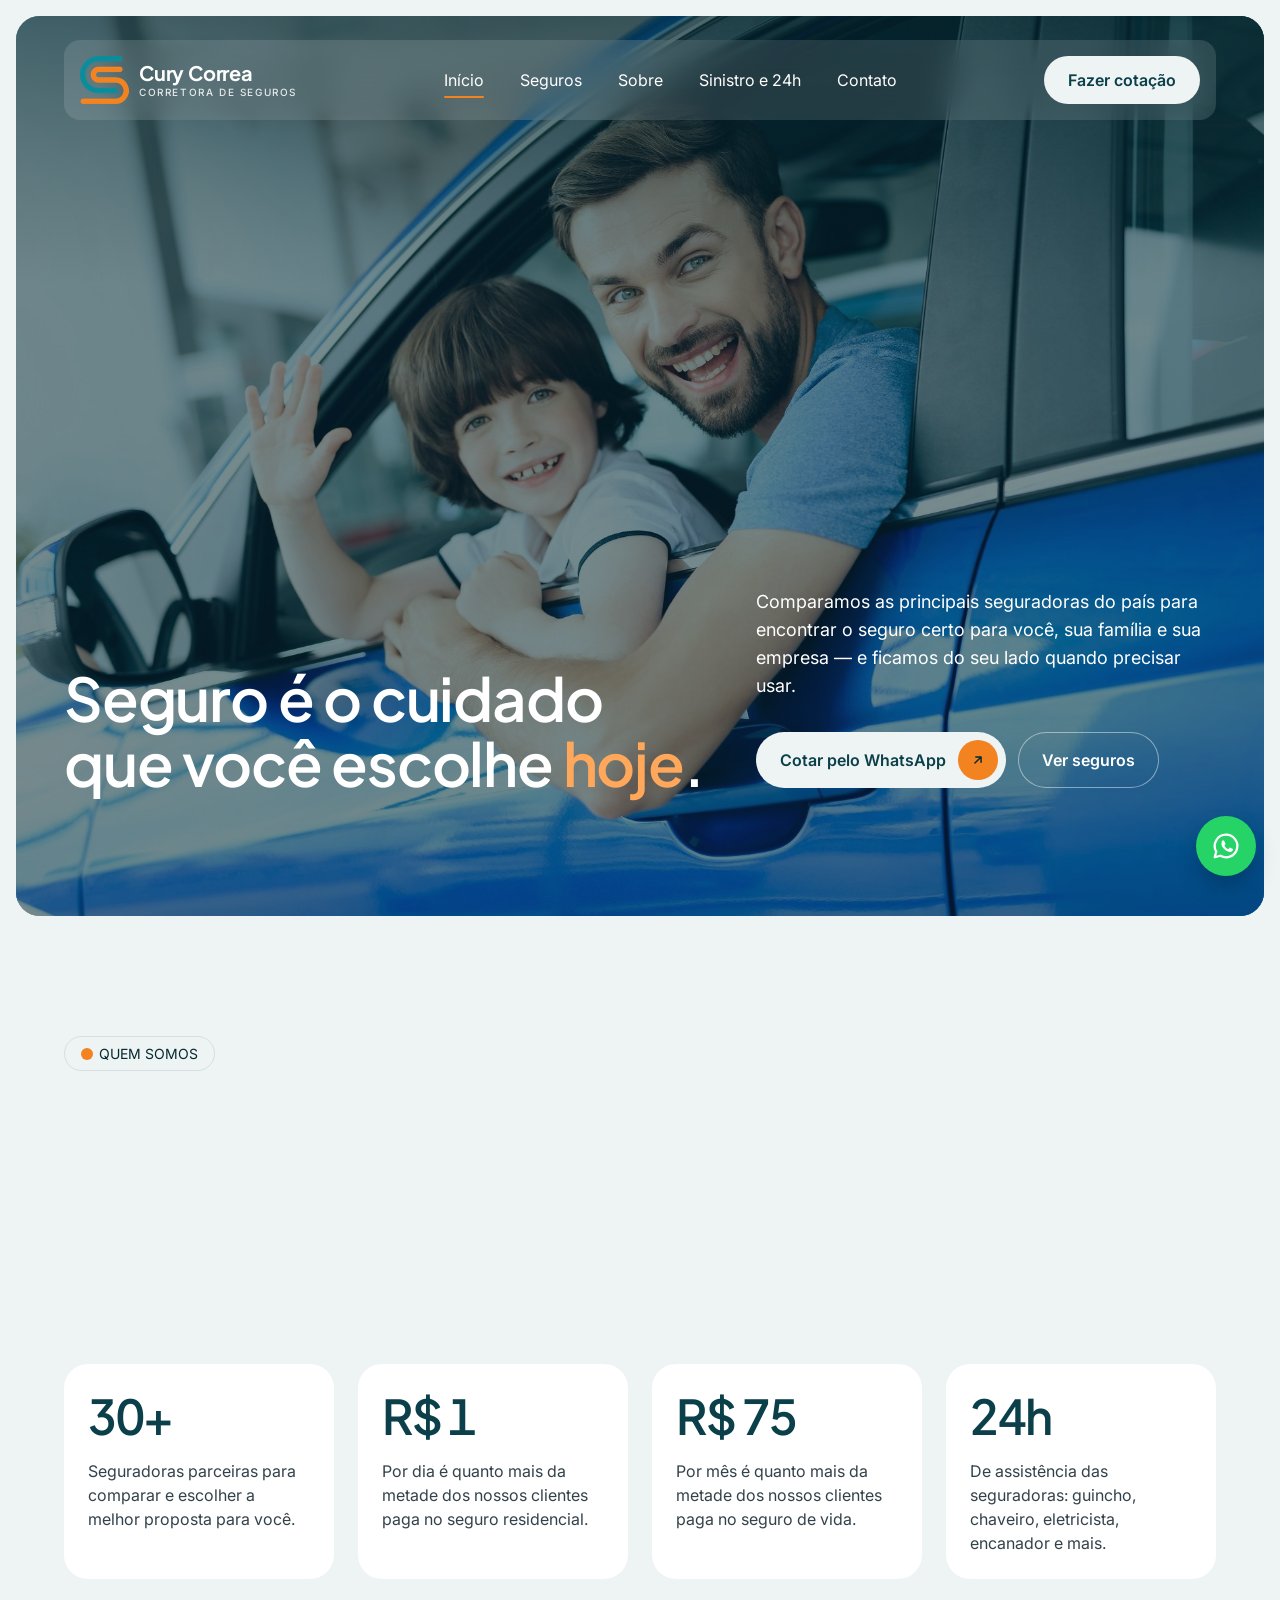
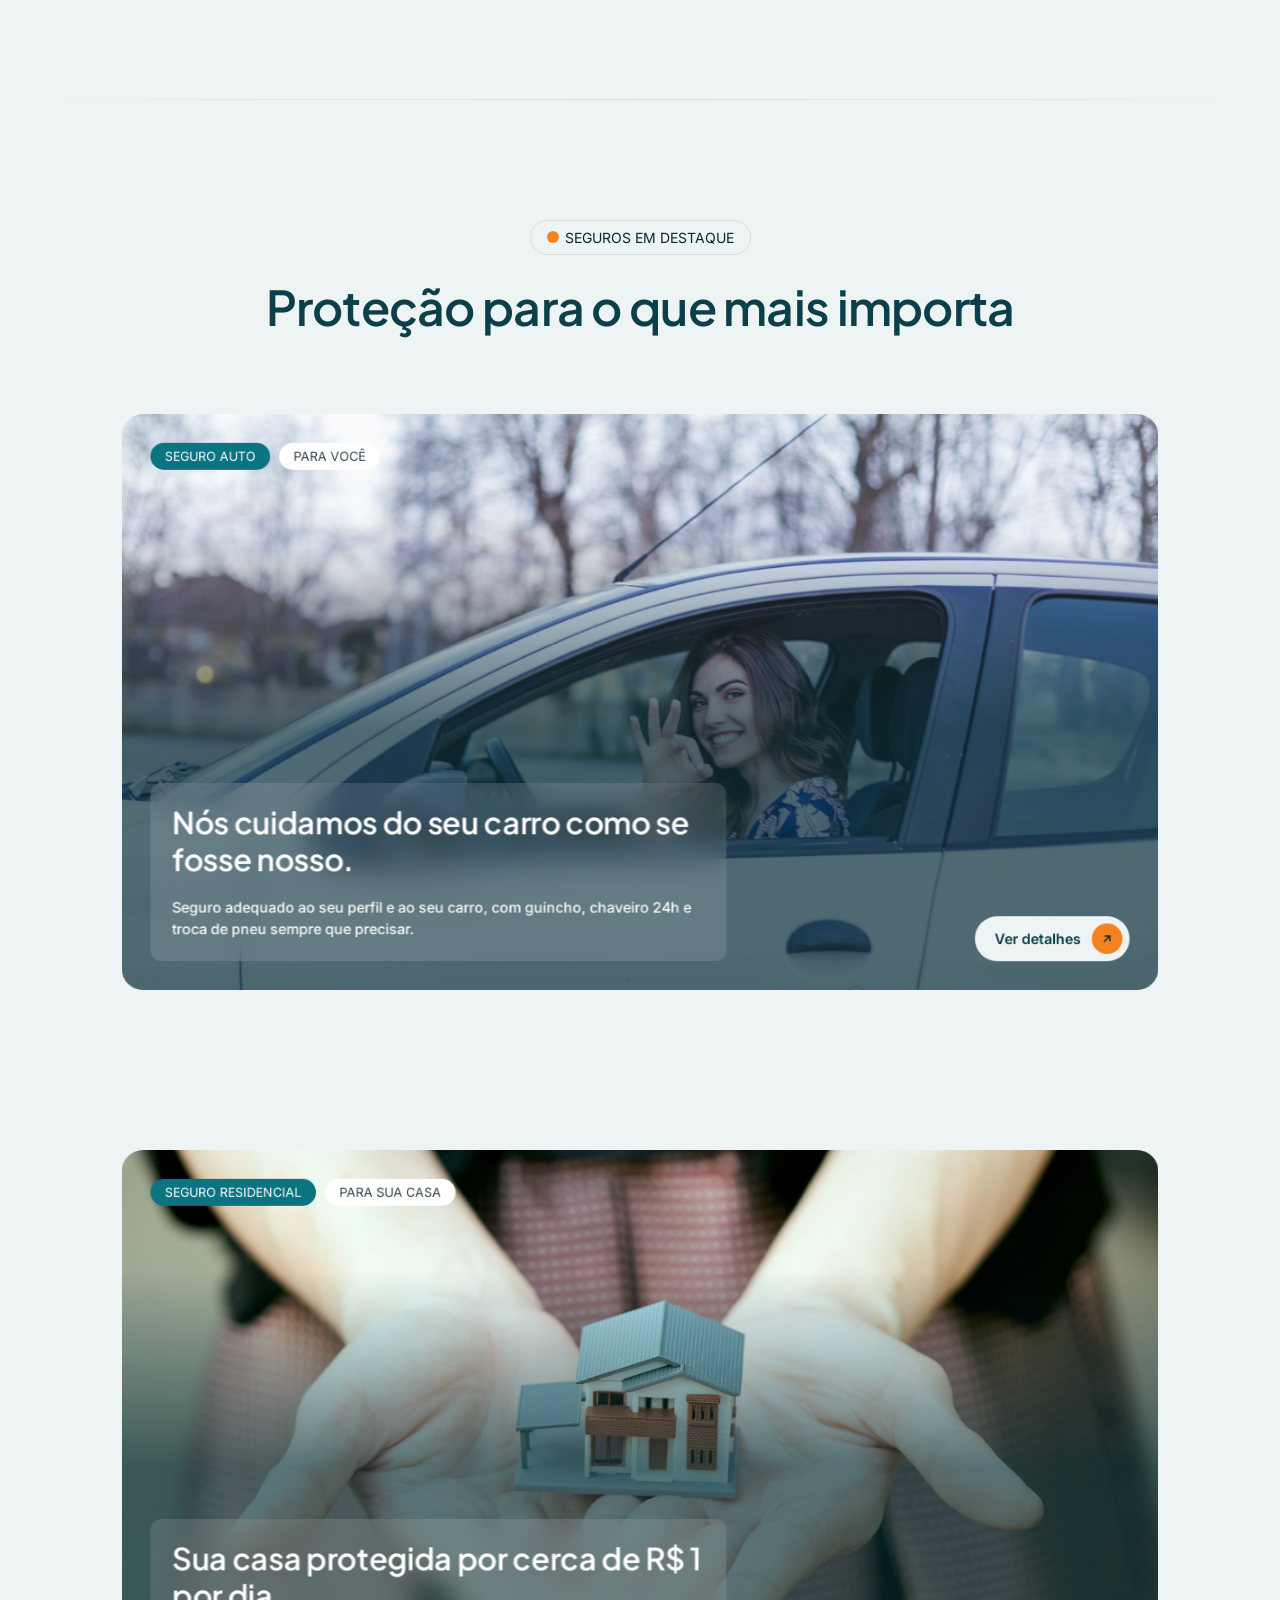
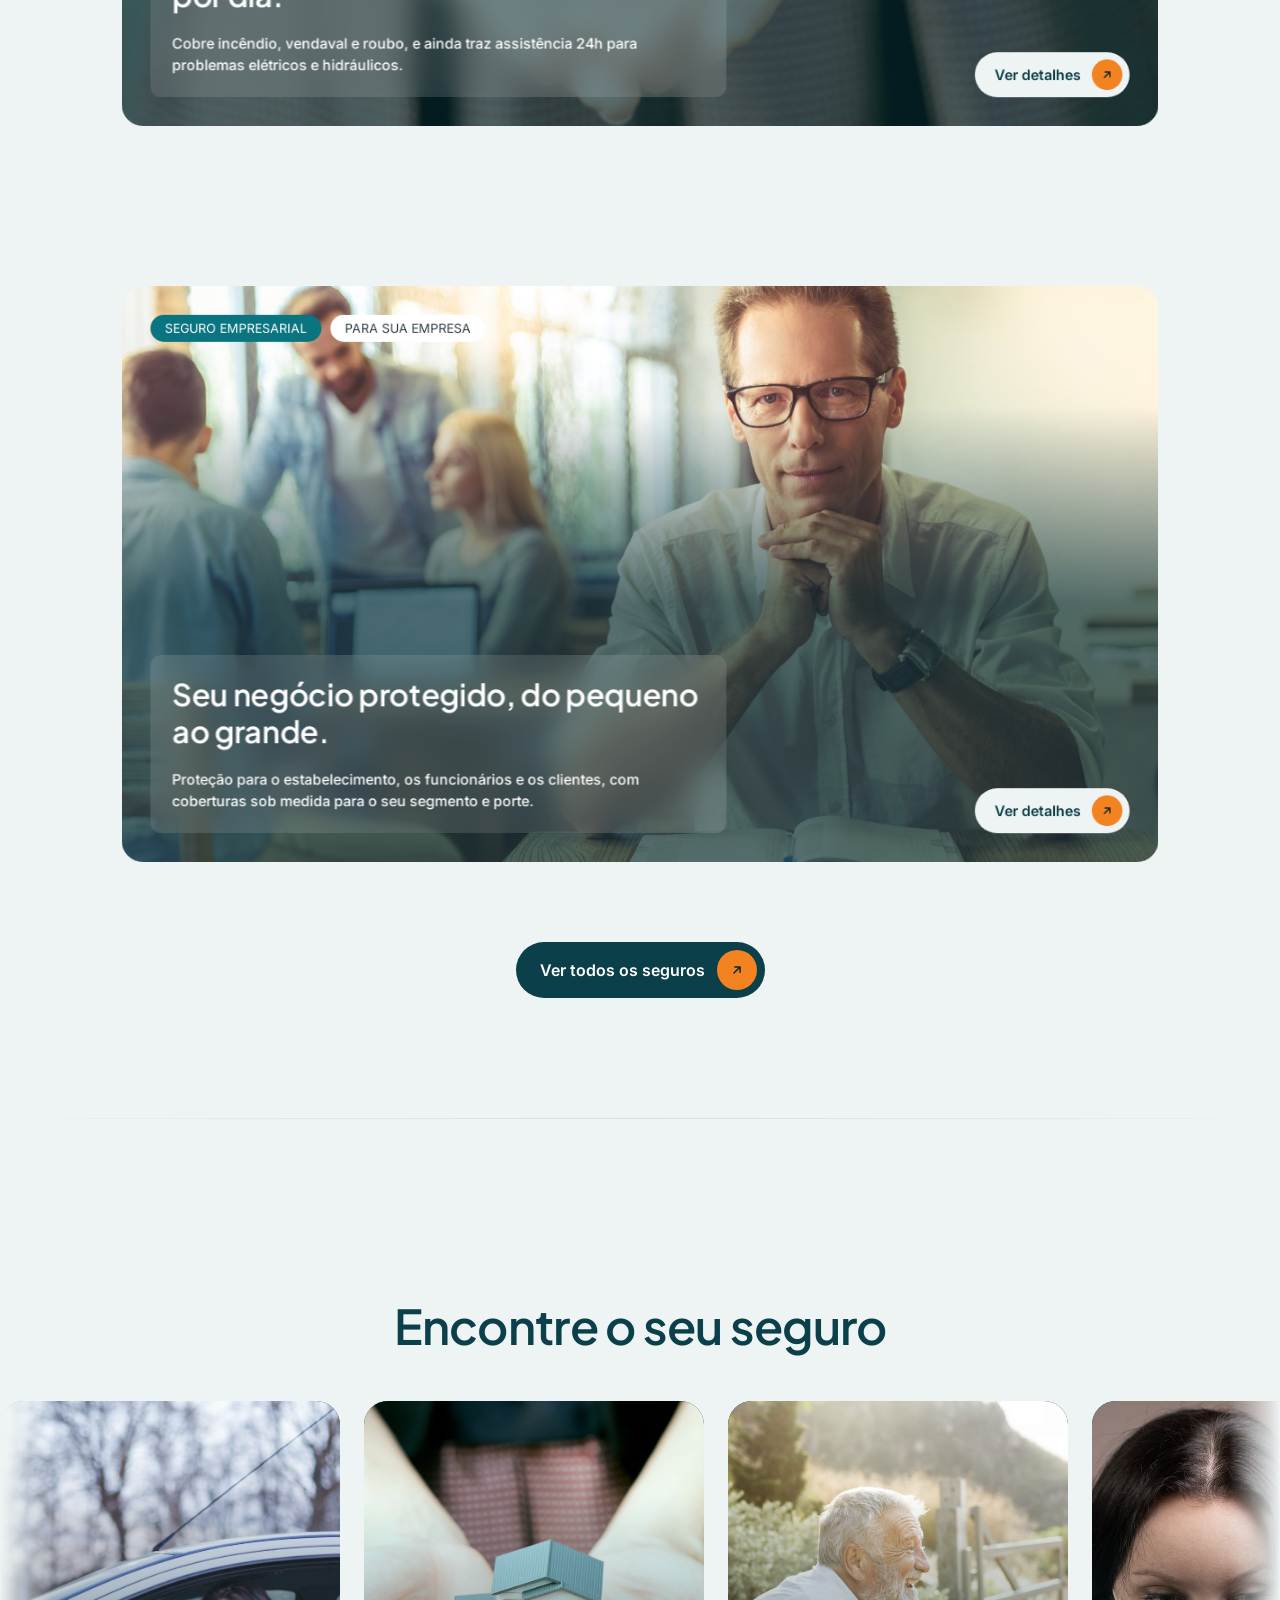
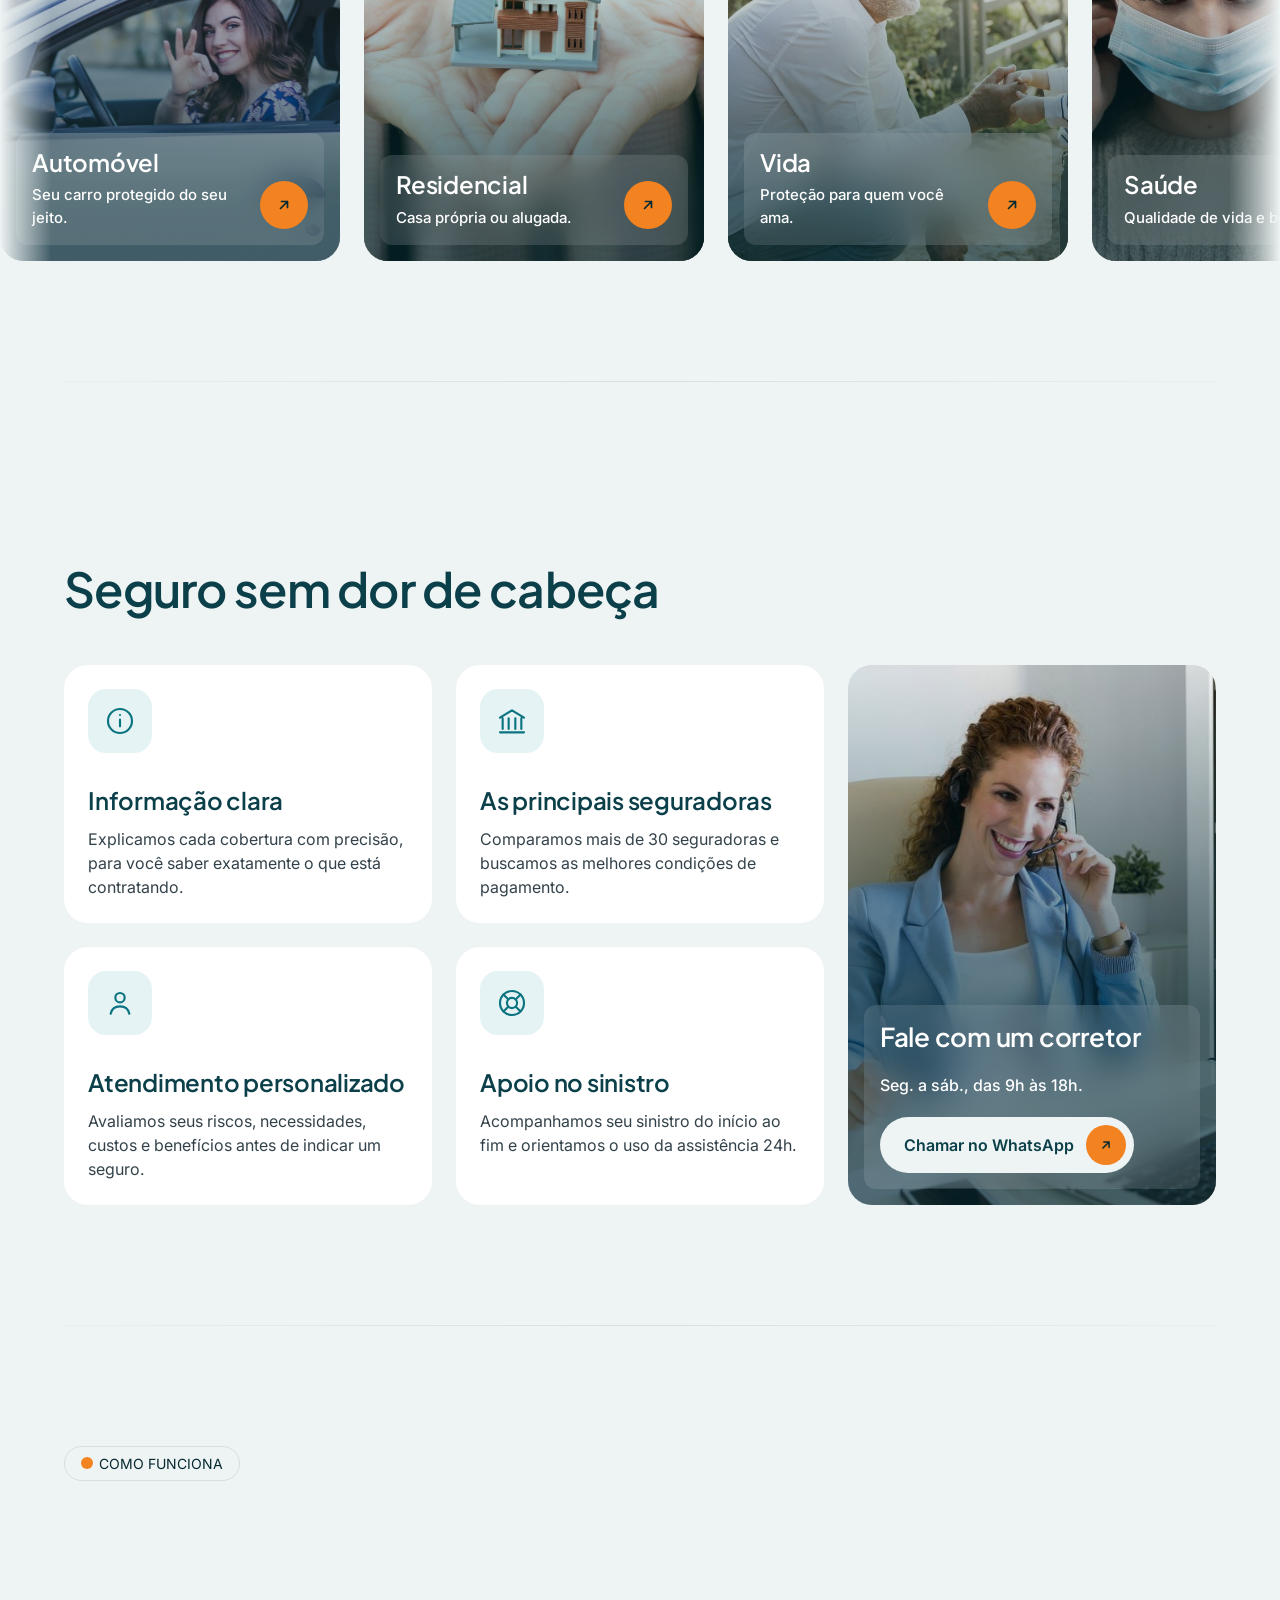
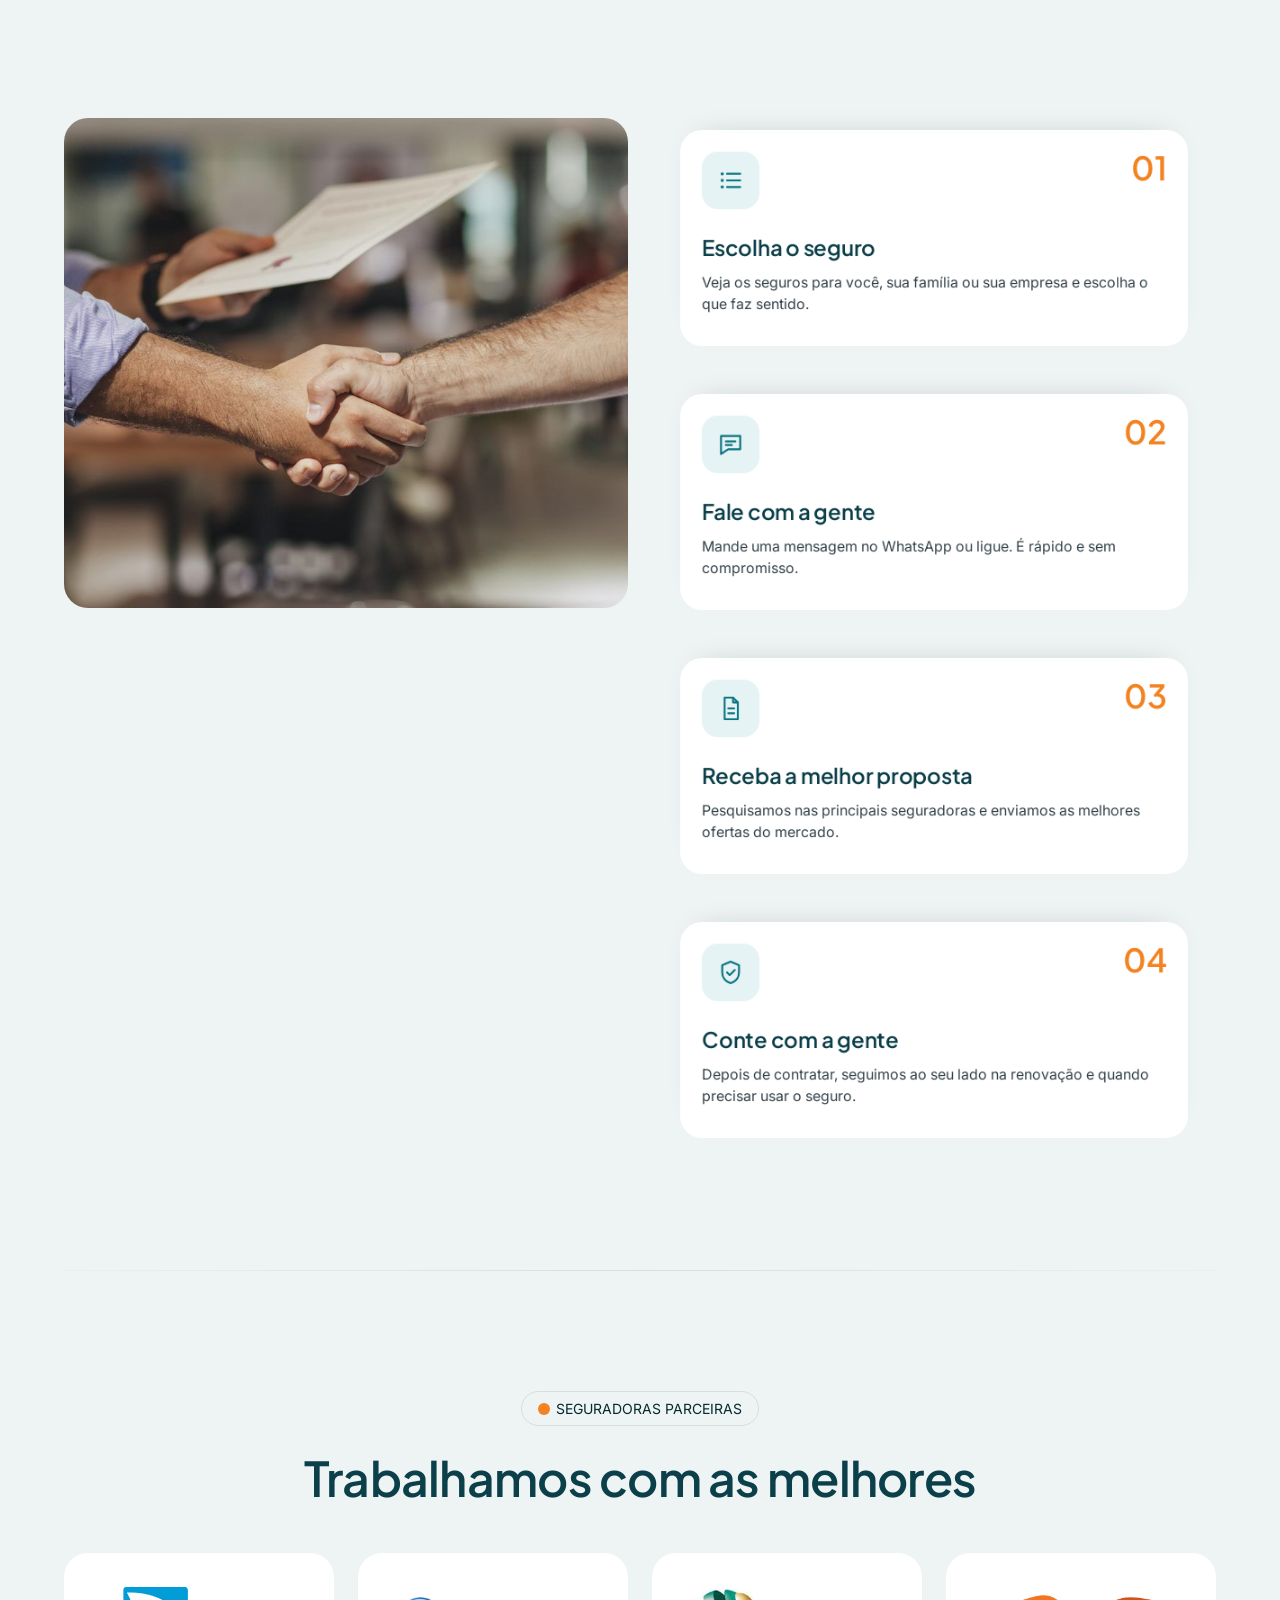
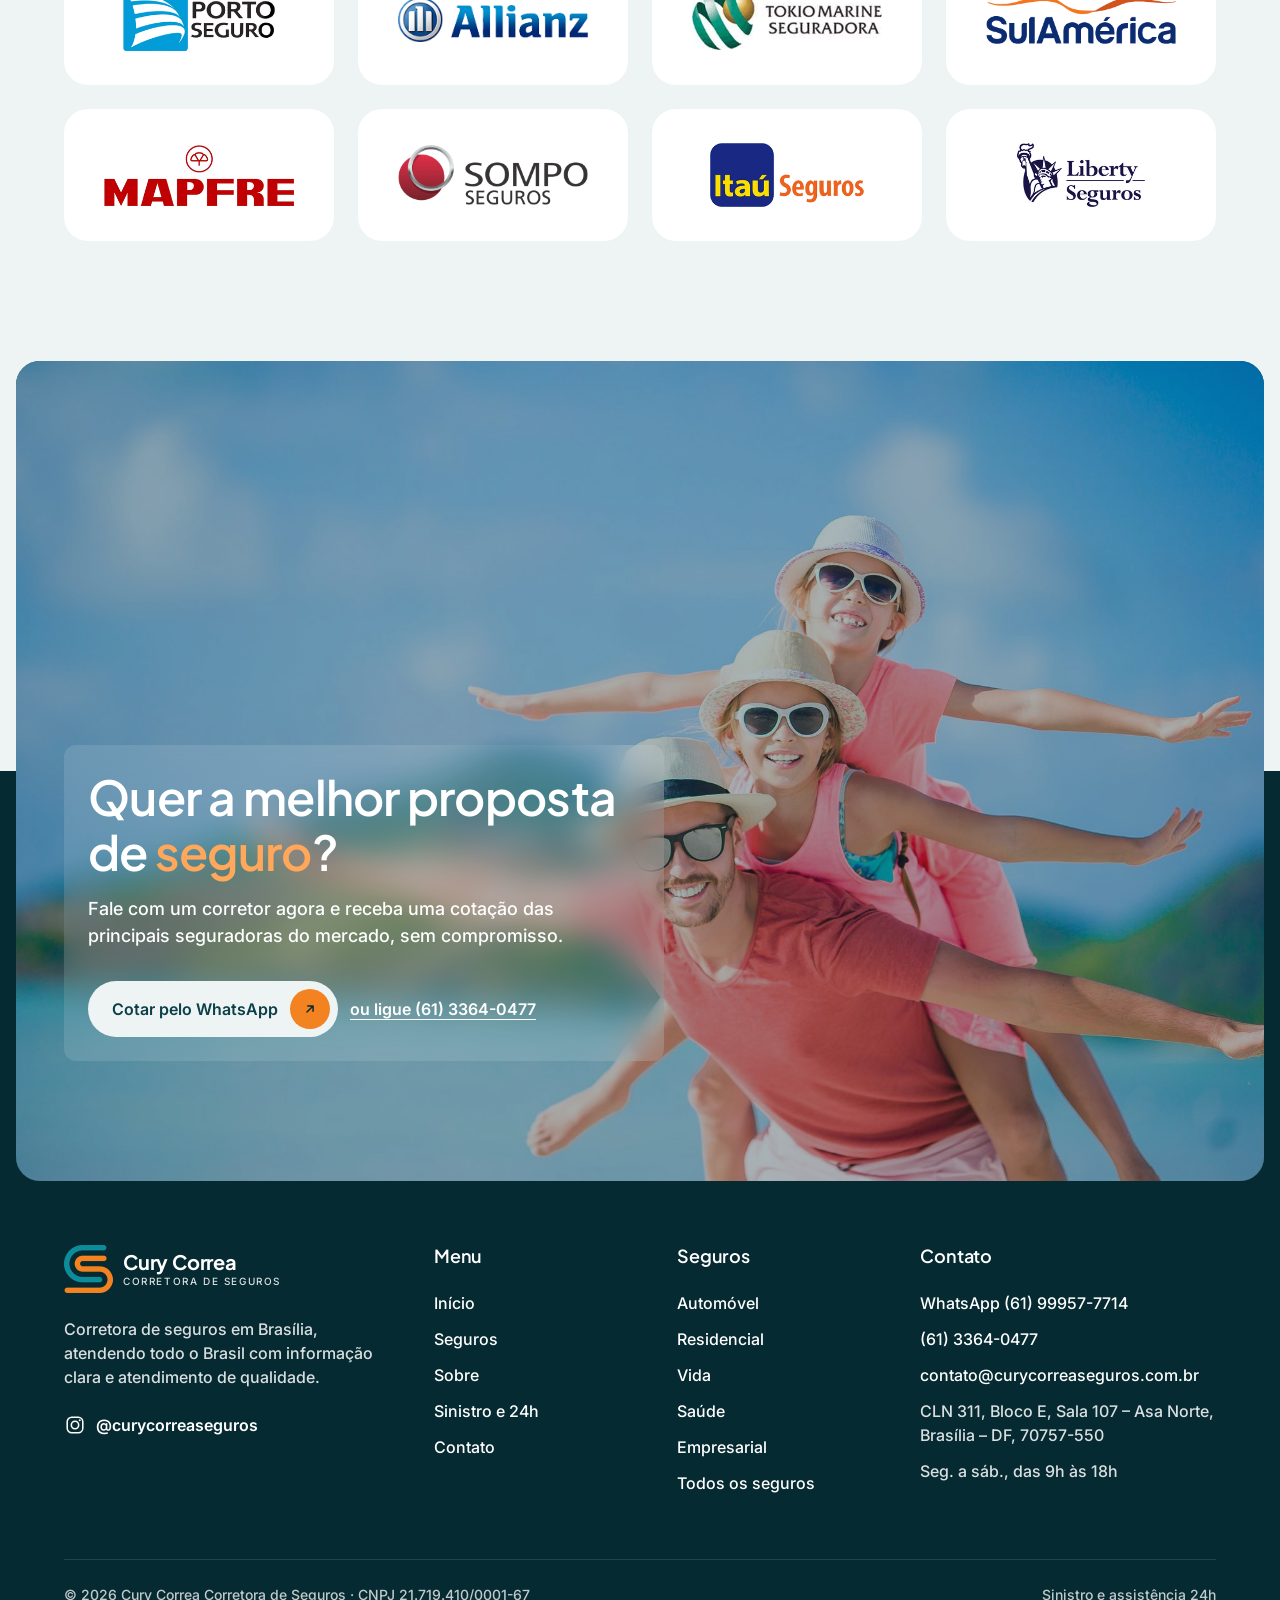
==== commit 5c99712d: "Troca a fonte dos títulos por Plus Jakarta Sans Substitui o Instrument Serif (com itálicos) por uma " ====
--- a/index.html
+++ b/index.html
@@ -10,7 +10,7 @@
   <link rel="apple-touch-icon" href="images/favicon.png">
   <link rel="preconnect" href="https://fonts.googleapis.com">
   <link rel="preconnect" href="https://fonts.gstatic.com" crossorigin>
-  <link href="https://fonts.googleapis.com/css2?family=Instrument+Serif:ital@0;1&family=Inter:wght@400;500;600&display=swap" rel="stylesheet">
+  <link href="https://fonts.googleapis.com/css2?family=Plus+Jakarta+Sans:wght@500;600;700&family=Inter:wght@400;500;600&display=swap" rel="stylesheet">
   <link rel="stylesheet" href="css/styles.css">
   <script>document.documentElement.classList.add('js');</script>
 </head>
--- a/css/styles.css
+++ b/css/styles.css
@@ -24,7 +24,7 @@
   --overlay: rgba(6, 42, 49, 0.55);
   --whatsapp: #25d366;
 
-  --serif: "Instrument Serif", "Times New Roman", serif;
+  --heading: "Plus Jakarta Sans", "Inter", system-ui, -apple-system, "Segoe UI", sans-serif;
   --sans: "Inter", system-ui, -apple-system, "Segoe UI", sans-serif;
 
   --container: 1152px;
@@ -64,12 +64,14 @@
 ul, ol { padding: 0; list-style: none; }
 
 h1, h2, h3, h4 {
-  font-family: var(--serif);
-  font-weight: 400;
+  font-family: var(--heading);
+  font-weight: 600;
+  letter-spacing: -0.01em;
   color: var(--primary);
 }
 
-em { font-style: italic; }
+/* Destaques nos títulos: só cor, sem itálico */
+em { font-style: normal; }
 
 :focus-visible {
   outline: 2px solid var(--orange);
@@ -94,8 +96,9 @@
 
 /* ---------- Tipografia ---------- */
 .title {
-  font-size: 64px;
-  line-height: 1.2;
+  font-size: 48px;
+  line-height: 1.15;
+  letter-spacing: -0.015em;
 }
 
 /* Palavras em itálico ficam em azul-petróleo nos títulos com .accent */
@@ -270,7 +273,7 @@
 }
 .brand img { width: 49px; height: 48px; }
 .brand__text { display: flex; flex-direction: column; line-height: 1; }
-.brand__name { font-family: var(--serif); font-size: 28px; letter-spacing: 0.01em; }
+.brand__name { font-family: var(--heading); font-size: 20px; font-weight: 700; letter-spacing: -0.01em; }
 .brand__tag {
   margin-top: 4px;
   font-size: 10px;
@@ -368,10 +371,11 @@
 }
 
 .hero__title {
-  max-width: 600px;
+  max-width: 640px;
   color: var(--surface);
-  font-size: 80px;
-  line-height: 1.1;
+  font-size: 60px;
+  line-height: 1.08;
+  letter-spacing: -0.02em;
 }
 .hero__title em { color: var(--orange-light); }
 
@@ -392,7 +396,7 @@
   align-items: flex-start;
   gap: 24px;
 }
-.hero--page .hero__title { max-width: 820px; font-size: 72px; }
+.hero--page .hero__title { max-width: 760px; font-size: 56px; }
 .hero--page .hero__lead { max-width: 600px; }
 
 /* =========================================================
@@ -413,9 +417,11 @@
 }
 .stat__value {
   color: var(--primary);
-  font-family: var(--serif);
-  font-size: 64px;
-  line-height: 1.2;
+  font-family: var(--heading);
+  font-size: 48px;
+  font-weight: 600;
+  line-height: 1.15;
+  letter-spacing: -0.03em;
   font-variant-numeric: tabular-nums;
 }
 .stat__text { color: var(--text); }
@@ -437,7 +443,7 @@
   background: var(--surface);
 }
 .service-card__body { display: flex; flex-direction: column; gap: 12px; }
-.service-card h3 { font-size: 32px; line-height: 1.2; }
+.service-card h3 { font-size: 24px; line-height: 1.25; }
 
 .service-cta {
   position: relative;
@@ -474,7 +480,7 @@
   width: 100%;
   padding: 16px;
 }
-.service-cta__box h3 { color: var(--surface); font-size: 32px; line-height: 1.2; }
+.service-cta__box h3 { color: var(--surface); font-size: 26px; line-height: 1.2; }
 .service-cta__box p { color: var(--surface); font-weight: 500; }
 
 /* =========================================================
@@ -562,7 +568,7 @@
   max-width: 640px;
   padding: 24px;
 }
-.case-card__box h3 { color: var(--surface); font-size: 48px; line-height: 1.15; }
+.case-card__box h3 { color: var(--surface); font-size: 34px; line-height: 1.2; }
 .case-card__box p { color: var(--surface); font-weight: 500; }
 
 /* =========================================================
@@ -625,7 +631,7 @@
   width: 100%;
   padding: 16px;
 }
-.seguro-card__box h3 { color: var(--surface); font-size: 30px; line-height: 1.1; }
+.seguro-card__box h3 { color: var(--surface); font-size: 24px; line-height: 1.15; }
 .seguro-card__box p { margin-top: 8px; color: var(--surface); font-size: 15px; font-weight: 500; }
 .seguro-card__go {
   display: grid;
@@ -705,9 +711,9 @@
   will-change: transform;
 }
 .step__top { display: flex; align-items: flex-start; justify-content: space-between; }
-.step__num { color: var(--orange); font-family: var(--serif); font-size: 48px; line-height: 1; }
+.step__num { color: var(--orange); font-family: var(--heading); font-size: 36px; font-weight: 600; line-height: 1; letter-spacing: -0.02em; }
 .step__body { display: flex; flex-direction: column; gap: 12px; }
-.step h3 { font-size: 32px; line-height: 1.1; }
+.step h3 { font-size: 24px; line-height: 1.2; }
 
 /* =========================================================
    Logos das seguradoras
@@ -798,7 +804,7 @@
 .site-footer__col h3 {
   margin-bottom: 24px;
   color: var(--surface);
-  font-size: 32px;
+  font-size: 18px;
   line-height: 1.2;
 }
 .site-footer__links { display: flex; flex-direction: column; align-items: flex-start; gap: 12px; }
@@ -905,7 +911,7 @@
   flex: 1;
   padding: 28px;
 }
-.ins-card h3 { font-size: 36px; line-height: 1.15; }
+.ins-card h3 { font-size: 26px; line-height: 1.2; }
 .ins-card .btn { align-self: flex-start; margin-top: auto; }
 
 /* Último card sozinho na linha ocupa a largura toda, com foto ao lado */
@@ -938,7 +944,7 @@
   background: var(--primary);
   color: var(--surface);
 }
-.also h3 { color: var(--surface); font-size: 36px; line-height: 1.15; }
+.also h3 { color: var(--surface); font-size: 28px; line-height: 1.2; }
 .also p { margin-top: 12px; color: rgba(255, 255, 255, 0.85); }
 
 /* =========================================================
@@ -962,10 +968,10 @@
   border-radius: var(--radius-lg);
   background: var(--surface);
 }
-.mini-card h3 { font-size: 28px; line-height: 1.15; }
-.mini-card__num { color: var(--orange); font-family: var(--serif); font-size: 48px; line-height: 1; }
+.mini-card h3 { font-size: 21px; line-height: 1.25; }
+.mini-card__num { color: var(--orange); font-family: var(--heading); font-size: 36px; font-weight: 600; line-height: 1; letter-spacing: -0.02em; }
 .mini-card--dark { background: var(--primary); }
-.mini-card--dark p { color: var(--surface); font-family: var(--serif); font-size: 30px; line-height: 1.25; }
+.mini-card--dark p { color: var(--surface); font-family: var(--heading); font-size: 22px; font-weight: 600; line-height: 1.35; letter-spacing: -0.01em; }
 .mini-card--dark em { color: var(--orange-light); }
 
 /* =========================================================
@@ -984,7 +990,7 @@
   border-radius: var(--radius-lg);
   background: var(--surface);
 }
-.path-card h2 { font-size: 44px; line-height: 1.1; }
+.path-card h2 { font-size: 32px; line-height: 1.15; }
 .path-card__hint { color: var(--muted); }
 .path-card .actions { margin-top: auto; padding-top: 8px; }
 .path-card--dark { background: var(--primary); color: rgba(255, 255, 255, 0.9); }
@@ -1005,7 +1011,7 @@
   border-radius: var(--radius-lg);
   background: var(--surface);
 }
-.phone-card h3 { font-size: 28px; line-height: 1.1; }
+.phone-card h3 { font-size: 20px; line-height: 1.2; }
 .phone-card ul { display: flex; flex-direction: column; gap: 6px; }
 .phone-card a {
   color: var(--teal-text);
@@ -1033,9 +1039,11 @@
   gap: 24px;
   padding: 24px 28px;
   color: var(--primary);
-  font-family: var(--serif);
-  font-size: 28px;
-  line-height: 1.2;
+  font-family: var(--heading);
+  font-size: 19px;
+  font-weight: 600;
+  line-height: 1.35;
+  letter-spacing: -0.01em;
   cursor: pointer;
   list-style: none;
 }
@@ -1084,7 +1092,7 @@
   border-radius: var(--radius-lg);
   background: var(--surface);
 }
-.form h2 { font-size: 44px; line-height: 1.1; }
+.form h2 { font-size: 32px; line-height: 1.15; }
 .field { display: flex; flex-direction: column; gap: 8px; }
 .field label { color: var(--primary); font-weight: 600; }
 .field__opt { color: var(--muted); font-weight: 400; }
@@ -1145,7 +1153,7 @@
 @media (max-width: 1199px) {
   :root { --section-y: 96px; }
 
-  .title { font-size: 56px; }
+  .title { font-size: 42px; }
 
   /* Menu vira hambúrguer */
   .site-nav,
@@ -1166,8 +1174,8 @@
   .hero { height: 800px; }
   .hero--page { height: 600px; }
   .hero__content { flex-direction: column; align-items: flex-start; gap: 32px; }
-  .hero__title { font-size: 72px; max-width: 640px; }
-  .hero--page .hero__title { font-size: 64px; }
+  .hero__title { font-size: 54px; max-width: 620px; }
+  .hero--page .hero__title { font-size: 48px; }
 
   .stats { grid-template-columns: repeat(2, 1fr); }
 
@@ -1175,7 +1183,7 @@
   .service-cta { grid-column: 1 / -1; grid-row: auto; min-height: 380px; }
 
   .case-card { min-height: 580px; }
-  .case-card__box h3 { font-size: 40px; }
+  .case-card__box h3 { font-size: 30px; }
 
   .goal { grid-template-columns: 1fr; }
   .goal__media { min-height: 460px; }
@@ -1183,7 +1191,7 @@
   .approach { grid-template-columns: 1fr; }
   .approach__media { position: relative; top: 0; height: 440px; }
 
-  .ins-card h3 { font-size: 32px; }
+  .ins-card h3 { font-size: 24px; }
   .also { flex-direction: column; align-items: flex-start; }
 
   .cards-3 { grid-template-columns: repeat(2, 1fr); }
@@ -1203,7 +1211,7 @@
 @media (max-width: 809px) {
   :root { --section-y: 64px; --head-gap: 40px; }
 
-  .title { font-size: 40px; }
+  .title { font-size: 32px; }
   .lead { font-size: 17px; }
 
   /* Menu vira barra escura no topo */
@@ -1217,7 +1225,7 @@
     backdrop-filter: none;
   }
   .brand img { width: 41px; height: 40px; }
-  .brand__name { font-size: 24px; }
+  .brand__name { font-size: 18px; }
 
   .hero {
     height: auto;
@@ -1228,7 +1236,7 @@
   }
   .hero--page { min-height: 480px; padding-top: 140px; }
   .hero__title,
-  .hero--page .hero__title { font-size: 48px; }
+  .hero--page .hero__title { font-size: 38px; }
   .hero__side { width: 100%; gap: 24px; }
 
   .stats { grid-template-columns: 1fr; }
@@ -1244,7 +1252,7 @@
   .case-card__btn { display: none; }
   .case-card__bottom { flex-direction: column; align-items: stretch; margin-top: 140px; }
   .case-card__box { max-width: none; padding: 16px; gap: 14px; }
-  .case-card__box h3 { font-size: 32px; }
+  .case-card__box h3 { font-size: 24px; }
 
   /* Carrossel vira lista de arrastar com bolinhas */
   .ticker {
@@ -1295,20 +1303,20 @@
   .ins-card__media { aspect-ratio: 16 / 9; }
   .ins-card__body { padding: 20px; }
   .also { padding: 24px; }
-  .also h3 { font-size: 30px; }
+  .also h3 { font-size: 24px; }
 
   .cards-3,
   .cards-4 { grid-template-columns: 1fr; }
 
   .paths { grid-template-columns: 1fr; }
   .path-card { padding: 24px; }
-  .path-card h2 { font-size: 36px; }
+  .path-card h2 { font-size: 28px; }
   .phones { grid-template-columns: 1fr; }
-  .faq-item summary { padding: 20px; font-size: 24px; }
+  .faq-item summary { padding: 20px; font-size: 17px; }
   .faq-item p { padding: 0 20px 20px; }
 
   .form { padding: 24px; }
-  .form h2 { font-size: 36px; }
+  .form h2 { font-size: 28px; }
   .channel { padding: 16px; gap: 16px; }
   .channel__value { font-size: 15px; }
   .channel .icon { width: 52px; height: 52px; }
